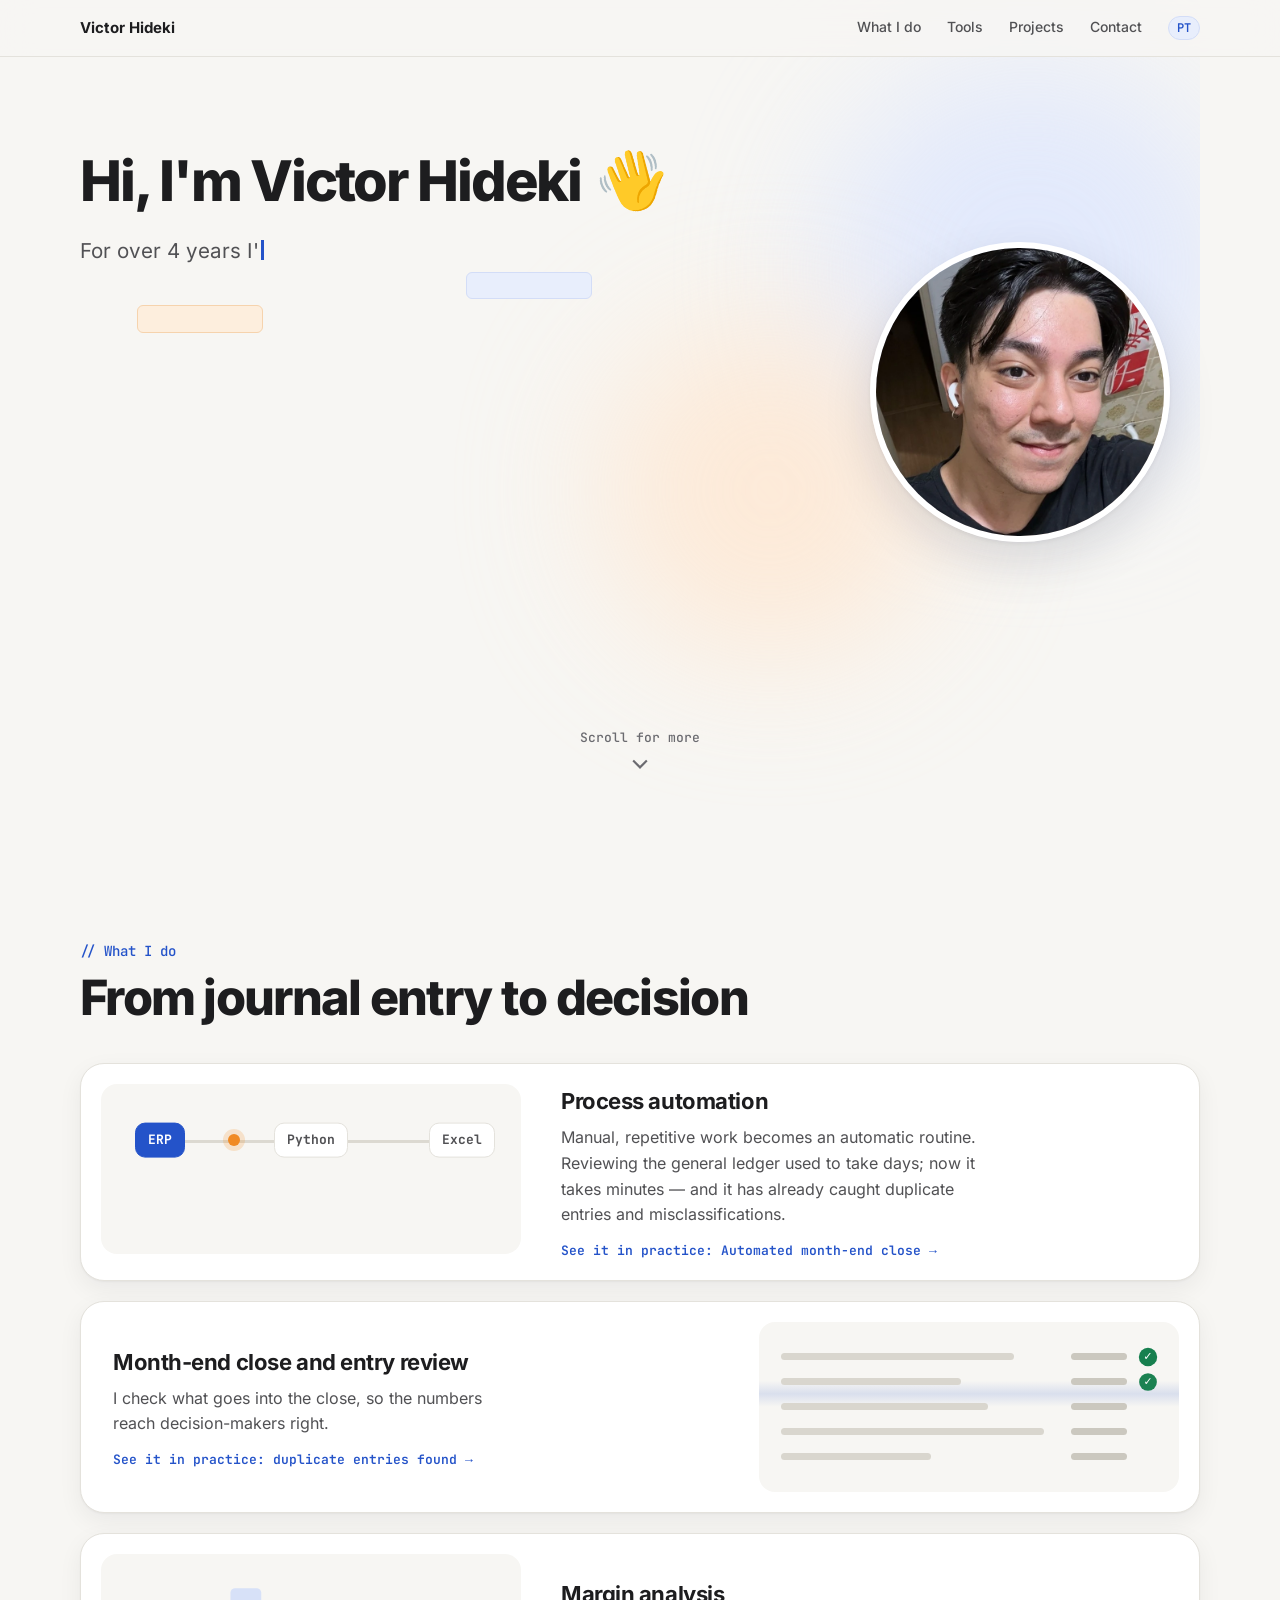
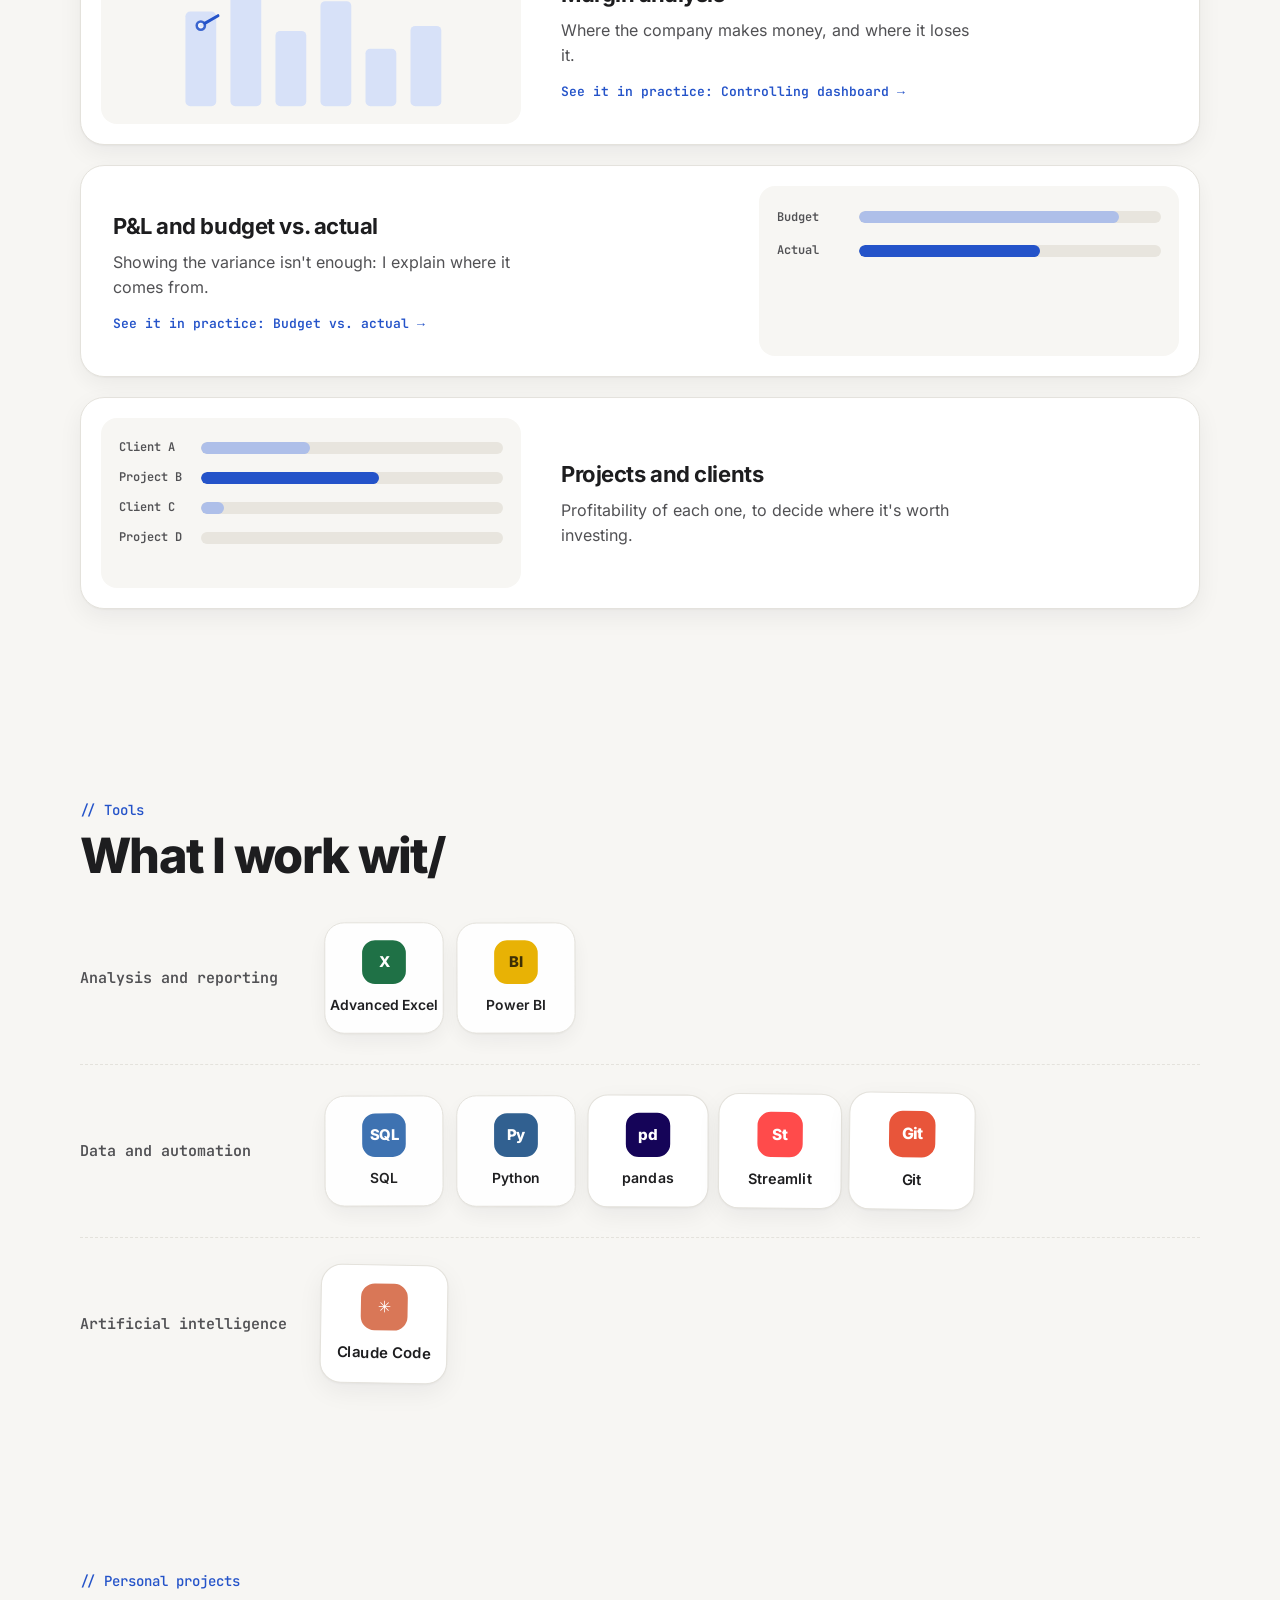
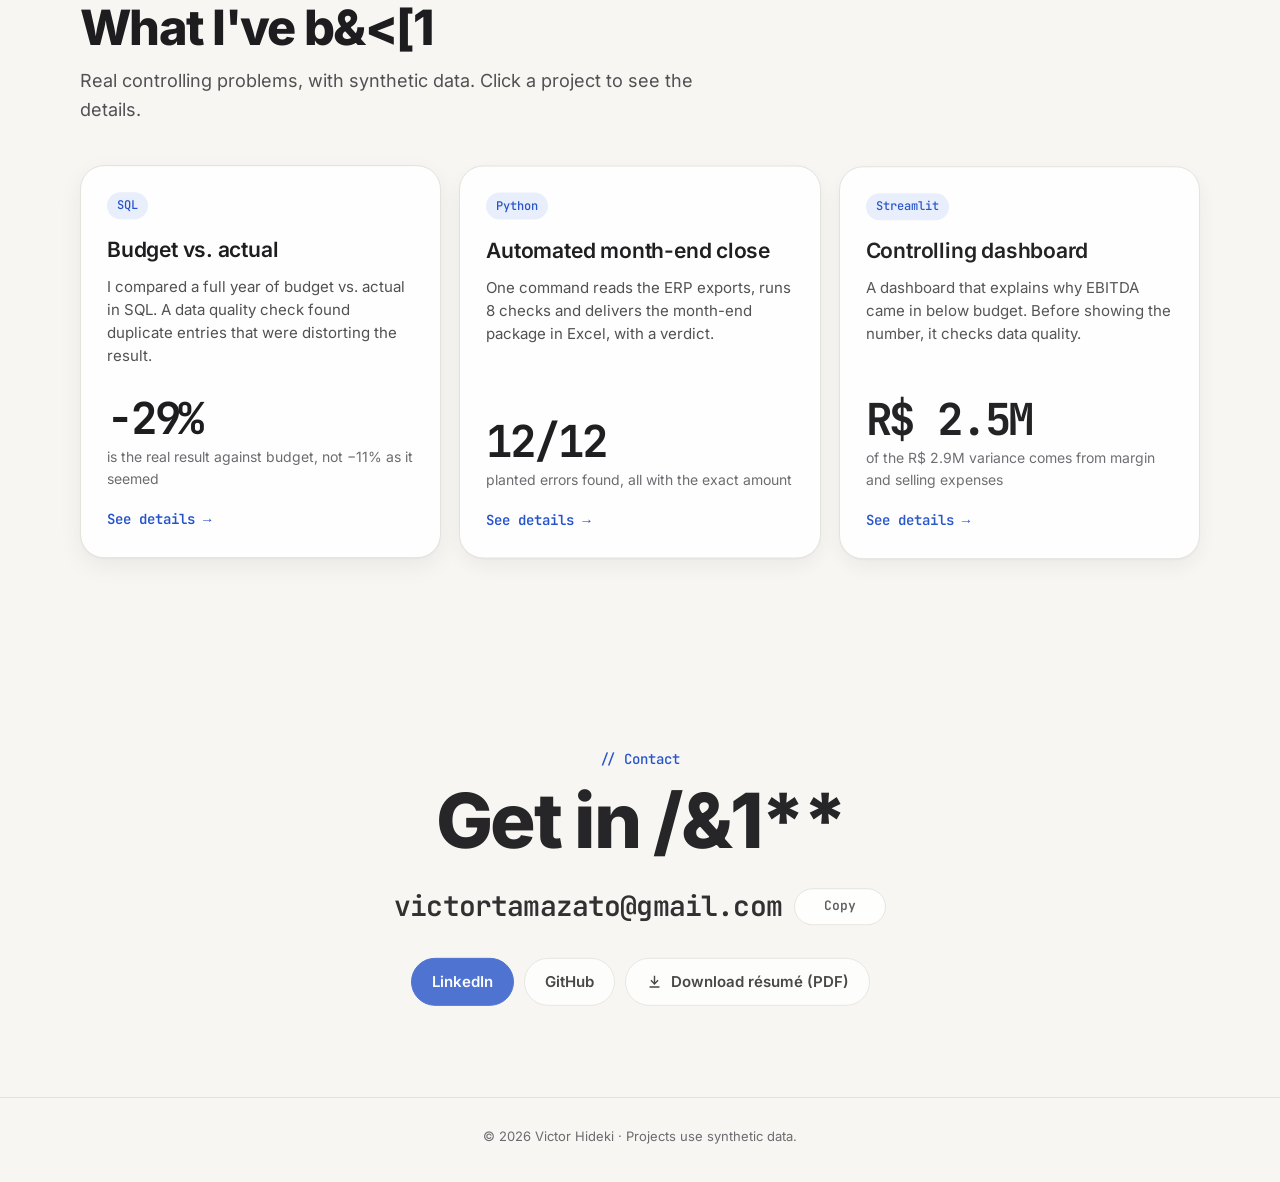
==== en/index.html @ e2fc57d9 "Site pessoal" ====
<!doctype html>
<html lang="en">
<head>
<meta charset="utf-8">
<meta name="viewport" content="width=device-width, initial-scale=1">
<title>Victor Hideki · Financial controlling and automation</title>
<meta name="description" content="Victor Hideki: 4+ years in financial controlling and process automation. What I do, tools and personal projects.">
<meta name="theme-color" content="#f7f6f3">
<link rel="canonical" href="https://hidekiiiiii.github.io/en/">
<link rel="alternate" hreflang="pt-BR" href="https://hidekiiiiii.github.io/">
<link rel="alternate" hreflang="en" href="https://hidekiiiiii.github.io/en/">
<meta property="og:type" content="website">
<meta property="og:locale" content="en_US">
<meta property="og:title" content="Victor Hideki · Financial controlling and automation">
<meta property="og:description" content="4+ years in financial controlling and process automation. See what I do and my projects.">
<meta property="og:url" content="https://hidekiiiiii.github.io/en/">
<meta property="og:image" content="https://hidekiiiiii.github.io/img/previa.png">
<meta property="og:image:width" content="1200">
<meta property="og:image:height" content="630">
<meta name="twitter:card" content="summary_large_image">
<link rel="icon" href="../img/icone.svg" type="image/svg+xml">
<link rel="apple-touch-icon" href="../img/icone-180.png">
<link rel="preload" href="../fontes/inter-latin-wght.woff2" as="font" type="font/woff2" crossorigin>
<link rel="stylesheet" href="../style.css">
<script>
  // Hide what will animate in; if anime.js fails to load within 3 s, show everything static.
  if (!matchMedia('(prefers-reduced-motion: reduce)').matches) {
    document.documentElement.classList.add('js-anima');
    setTimeout(function () { if (!window.__animaOk) document.documentElement.classList.remove('js-anima'); }, 3000);
  }
</script>
</head>
<body>

<a class="pular" href="#o-que-faco">Skip to content</a>

<header class="topo">
  <a class="marca" href="#inicio">Victor Hideki</a>
  <nav class="topo-links" aria-label="Sections">
    <a href="#o-que-faco">What I do</a>
    <a href="#ferramentas">Tools</a>
    <a href="#projetos">Projects</a>
    <a href="#contato">Contact</a>
    <a class="idioma" href="../" hreflang="pt-BR" lang="pt-BR" aria-label="Versão em português">PT</a>
  </nav>
</header>

<main>

  <!-- Intro -->
  <section class="apresentacao" id="inicio">
    <div class="bolhas" aria-hidden="true"><span class="bolha b1"></span><span class="bolha b2"></span></div>

    <div class="apresentacao-texto">
      <h1 class="ola"><span class="ola-texto">Hi, I'm Victor <span class="sem-quebra">Hideki <span class="mao" aria-hidden="true">👋</span></span></span></h1>
      <p class="bio">For over 4 years I've worked in financial controlling and process automation. I believe that with
        <code class="token">technology</code>
        and a bit of
        <span class="sem-quebra"><code class="token quente">creativity</code>,</span>
        ideas become real change.</p>
      <div class="contatos">
        <a class="botao" href="https://www.linkedin.com/in/victor-hideki-tamazato/" target="_blank" rel="noopener">
          <svg viewBox="0 0 24 24" aria-hidden="true"><path d="M4.98 3.5a2.5 2.5 0 1 1 0 5 2.5 2.5 0 0 1 0-5zM3 9.75h4v11H3v-11zm6.5 0h3.8v1.5h.05c.53-1 1.83-2.05 3.77-2.05 4.03 0 4.78 2.65 4.78 6.1v5.45h-4v-4.83c0-1.15-.02-2.63-1.6-2.63-1.6 0-1.85 1.25-1.85 2.55v4.91h-4v-11z"/></svg>
          LinkedIn
        </a>
        <a class="botao botao-2" href="mailto:victortamazato@gmail.com">
          <svg viewBox="0 0 24 24" aria-hidden="true"><path d="M3 5h18a1 1 0 0 1 1 1v12a1 1 0 0 1-1 1H3a1 1 0 0 1-1-1V6a1 1 0 0 1 1-1zm9 7.3L4.2 7H4v.3l8 5.6 8-5.6V7h-.2L12 12.3z"/></svg>
          Email
        </a>
        <a class="botao botao-2" href="https://github.com/Hidekiiiiii" target="_blank" rel="noopener">
          <svg viewBox="0 0 24 24" aria-hidden="true"><path d="M12 2a10 10 0 0 0-3.16 19.49c.5.09.68-.22.68-.48v-1.7c-2.78.6-3.37-1.34-3.37-1.34-.45-1.16-1.11-1.47-1.11-1.47-.91-.62.07-.6.07-.6 1 .07 1.53 1.03 1.53 1.03.9 1.52 2.34 1.08 2.91.83.09-.65.35-1.08.63-1.33-2.22-.25-4.55-1.11-4.55-4.94 0-1.09.39-1.98 1.03-2.68-.1-.25-.45-1.27.1-2.64 0 0 .84-.27 2.75 1.02a9.5 9.5 0 0 1 5 0c1.91-1.29 2.75-1.02 2.75-1.02.55 1.37.2 2.39.1 2.64.64.7 1.03 1.59 1.03 2.68 0 3.84-2.34 4.68-4.57 4.93.36.31.68.92.68 1.85v2.74c0 .27.18.58.69.48A10 10 0 0 0 12 2z"/></svg>
          GitHub
        </a>
      </div>
    </div>

    <div class="retrato">
      <div class="foto"><img src="../img/foto.webp" width="800" height="800" alt="Photo of Victor Hideki"></div>
    </div>

    <ul class="numeros" aria-label="Highlights">
      <li class="num-cartao">
        <strong><span data-contar="4">4</span>+</strong>
        <span class="legenda">years in financial controlling</span>
      </li>
      <li class="num-cartao">
        <strong><span data-contar="3">3</span></strong>
        <span class="legenda">projects published on GitHub</span>
      </li>
      <li class="num-cartao">
        <strong>FIPECAFI</strong>
        <span class="legenda">B.Sc. in Accounting</span>
      </li>
    </ul>

    <a class="seta" href="#o-que-faco">
      <span>Scroll for more</span>
      <svg viewBox="0 0 24 24" aria-hidden="true"><path d="M12 16.5 5 9.5l1.4-1.4 5.6 5.6 5.6-5.6L19 9.5z"/></svg>
    </a>
  </section>

  <!-- What I do -->
  <section class="secao" id="o-que-faco">
    <div class="secao-cabeca">
      <p class="rotulo">// What I do</p>
      <h2 class="embaralha">From journal entry to decision</h2>
    </div>

    <div class="mosaico">
      <article class="bloco largo" data-ilus="auto">
        <div class="ilus ilus-auto" aria-hidden="true">
          <span class="trilha"></span>
          <span class="no" style="--x:14%">ERP</span>
          <span class="no" style="--x:50%">Python</span>
          <span class="no" style="--x:86%">Excel</span>
          <span class="bolinha"></span>
          <span class="pilula">Done in seconds ✓</span>
        </div>
        <h3>Process automation</h3>
        <p>Manual, repetitive work becomes an automatic routine. Reviewing the general ledger used to take days; now it takes minutes — and it has already caught duplicate entries and misclassifications.</p>
        <a class="na-pratica" href="#projeto-python">See it in practice: Automated month-end close →</a>
      </article>

      <article class="bloco" data-ilus="conf">
        <div class="ilus ilus-conf" aria-hidden="true">
          <div class="scan"></div>
          <div class="lanc"><span class="l-desc" style="--w:62%"></span><span class="l-valor"></span><span class="l-ok">✓</span></div>
          <div class="lanc"><span class="l-desc" style="--w:48%"></span><span class="l-valor"></span><span class="l-ok">✓</span></div>
          <div class="lanc dup"><span class="l-desc" style="--w:55%"></span><span class="l-valor"></span><span class="l-ok">!</span><span class="dup-tag">duplicate</span></div>
          <div class="lanc"><span class="l-desc" style="--w:70%"></span><span class="l-valor"></span><span class="l-ok">✓</span></div>
          <div class="lanc"><span class="l-desc" style="--w:40%"></span><span class="l-valor"></span><span class="l-ok">✓</span></div>
        </div>
        <h3>Month-end close and entry review</h3>
        <p>I check what goes into the close, so the numbers reach decision-makers right.</p>
        <a class="na-pratica" href="#projeto-sql">See it in practice: duplicate entries found →</a>
      </article>

      <article class="bloco" data-ilus="margem">
        <div class="ilus ilus-margem" aria-hidden="true">
          <svg viewBox="0 0 240 130">
            <g class="barras">
              <rect x="14" y="40" width="26" height="80" rx="4"/>
              <rect x="52" y="20" width="26" height="100" rx="4"/>
              <rect x="90" y="56" width="26" height="64" rx="4"/>
              <rect x="128" y="30" width="26" height="90" rx="4"/>
              <rect x="166" y="70" width="26" height="50" rx="4"/>
              <rect x="204" y="48" width="26" height="72" rx="4"/>
            </g>
            <polyline class="linha-margem" points="27,52 65,30 103,78 141,44 179,100 217,64"/>
            <g class="pontos">
              <circle cx="27" cy="52" r="4"/><circle cx="65" cy="30" r="4"/><circle cx="103" cy="78" r="4"/>
              <circle cx="141" cy="44" r="4"/><circle cx="179" cy="100" r="4" class="ruim"/><circle cx="217" cy="64" r="4"/>
            </g>
          </svg>
        </div>
        <h3>Margin analysis</h3>
        <p>Where the company makes money, and where it loses it.</p>
        <a class="na-pratica" href="#projeto-streamlit">See it in practice: Controlling dashboard →</a>
      </article>

      <article class="bloco" data-ilus="orc">
        <div class="ilus ilus-orc" aria-hidden="true">
          <div class="linha-orc"><span class="r">Budget</span><span class="trilho"><span class="enche" style="--p:88%"></span></span></div>
          <div class="linha-orc"><span class="r">Actual</span><span class="trilho"><span class="enche real" style="--p:66%"></span></span></div>
          <span class="pilula">Variance explained ✓</span>
        </div>
        <h3>P&amp;L and budget vs. actual</h3>
        <p>Showing the variance isn't enough: I explain where it comes from.</p>
        <a class="na-pratica" href="#projeto-sql">See it in practice: Budget vs. actual →</a>
      </article>

      <article class="bloco" data-ilus="rank">
        <div class="ilus ilus-rank" aria-hidden="true">
          <div class="rank" style="--i:0" data-w="42"><span class="r">Client A</span><span class="trilho"><span class="enche" style="--p:42%"></span></span></div>
          <div class="rank" style="--i:1" data-w="90"><span class="r">Project B</span><span class="trilho"><span class="enche" style="--p:90%"></span></span></div>
          <div class="rank" style="--i:2" data-w="60"><span class="r">Client C</span><span class="trilho"><span class="enche" style="--p:60%"></span></span></div>
          <div class="rank" style="--i:3" data-w="76"><span class="r">Project D</span><span class="trilho"><span class="enche" style="--p:76%"></span></span></div>
        </div>
        <h3>Projects and clients</h3>
        <p>Profitability of each one, to decide where it's worth investing.</p>
      </article>
    </div>
  </section>

  <!-- Tools -->
  <section class="secao" id="ferramentas">
    <div class="secao-cabeca">
      <p class="rotulo">// Tools</p>
      <h2 class="embaralha">What I work with</h2>
    </div>
    <div class="grupos">
      <div class="grupo">
        <p class="grupo-nome">Analysis and reporting</p>
        <ul class="ferr">
          <li><span class="ico" style="--c:#1d7044">X</span>Advanced Excel</li>
          <li><span class="ico" style="--c:#e8b100;--t:#3a2c00">BI</span>Power BI</li>
        </ul>
      </div>
      <div class="grupo">
        <p class="grupo-nome">Data and automation</p>
        <ul class="ferr">
          <li><span class="ico" style="--c:#3a6fb0">SQL</span>SQL</li>
          <li><span class="ico" style="--c:#2f5f8f">Py</span>Python</li>
          <li><span class="ico" style="--c:#150458">pd</span>pandas</li>
          <li><span class="ico" style="--c:#ff4b4b">St</span>Streamlit</li>
          <li><span class="ico" style="--c:#e8553a">Git</span>Git</li>
        </ul>
      </div>
      <div class="grupo">
        <p class="grupo-nome">Artificial intelligence</p>
        <ul class="ferr">
          <li><span class="ico" style="--c:#d97757">✳</span>Claude Code</li>
        </ul>
      </div>
    </div>
  </section>

  <!-- Personal projects -->
  <section class="secao" id="projetos">
    <div class="secao-cabeca">
      <p class="rotulo">// Personal projects</p>
      <h2 class="embaralha">What I've built</h2>
      <p class="sub">Real controlling problems, with synthetic data. Click a project to see the details.</p>
    </div>

    <div class="cartoes">
      <article class="cartao" id="projeto-sql" tabindex="0" role="button" aria-haspopup="dialog">
        <span class="tag">SQL</span>
        <span class="titulo">Budget vs. actual</span>
        <span class="desc">I compared a full year of budget vs. actual in SQL. A data quality check found duplicate entries that were distorting the result.</span>
        <span class="numero">−<span data-contar="30">30</span>%</span>
        <span class="resumo">is the real result against budget, not −11% as it seemed</span>
        <span class="abrir">See details →</span>
        <div class="detalhe">
          <dl>
            <dt>Problem</dt><dd>Pre-tax income looked 11.1% below budget.</dd>
            <dt>What I did</dt><dd>11 SQLite queries: budget vs. actual by account, cost center and month, plus a data quality check.</dd>
            <dt>Result</dt><dd>3 duplicate entries (R$ 177.2k). Without them, the year closes 30.0% below budget.</dd>
            <dt>Tools</dt><dd>SQLite · CTEs · window functions</dd>
          </dl>
          <a class="link" href="https://github.com/Hidekiiiiii/orcado-vs-realizado-sql" target="_blank" rel="noopener">See on GitHub (in Portuguese) →</a>
        </div>
      </article>

      <article class="cartao" id="projeto-python" tabindex="0" role="button" aria-haspopup="dialog">
        <span class="tag">Python</span>
        <span class="titulo">Automated month-end close</span>
        <span class="desc">One command reads the ERP exports, runs 8 checks and delivers the month-end package in Excel, with a verdict.</span>
        <span class="numero"><span data-contar="12">12</span>/12</span>
        <span class="resumo">planted errors found, all with the exact amount</span>
        <span class="abrir">See details →</span>
        <div class="detalhe">
          <dl>
            <dt>Problem</dt><dd>Checking the close in Excel takes hours and lets errors slip through.</dd>
            <dt>What I did</dt><dd>One command reads 6 ERP exports, runs 8 checks and proposes 4 adjustments.</dd>
            <dt>Result</dt><dd>An Excel package with a verdict. All 12 planted errors show up with the exact amount, verified by 26 tests.</dd>
            <dt>Tools</dt><dd>Python · pandas · xlsxwriter</dd>
          </dl>
          <a class="link" href="https://github.com/Hidekiiiiii/fechamento-mensal-python" target="_blank" rel="noopener">See on GitHub (in Portuguese) →</a>
        </div>
      </article>

      <article class="cartao" id="projeto-streamlit" tabindex="0" role="button" aria-haspopup="dialog">
        <span class="tag">Streamlit</span>
        <span class="titulo">Controlling dashboard</span>
        <span class="desc">A dashboard that explains why EBITDA came in below budget. Before showing the number, it checks data quality.</span>
        <span class="numero">R$ <span data-contar="2.6" data-casas="1" data-sep=".">2.6</span>M</span>
        <span class="resumo">of the R$ 2.9M variance comes from margin and selling expenses</span>
        <span class="abrir">See details →</span>
        <div class="detalhe">
          <img src="../img/painel-resumo.jpg" width="800" height="499" alt="Dashboard screen: EBITDA of R$ 2.2M, 57% below budget">
          <dl>
            <dt>Problem</dt><dd>Explain why EBITDA deviated from budget, and who owns the variance.</dd>
            <dt>What I did</dt><dd>A dashboard that checks data quality before showing the number.</dd>
            <dt>Result</dt><dd>EBITDA 57% below budget: margin and selling expenses explain R$ 2.6M of the R$ 2.9M.</dd>
            <dt>Tools</dt><dd>Python · Streamlit · Plotly</dd>
          </dl>
          <a class="link" href="https://github.com/Hidekiiiiii/painel-controladoria-streamlit" target="_blank" rel="noopener">See on GitHub (in Portuguese) →</a>
        </div>
      </article>
    </div>
  </section>

  <!-- Contact -->
  <section class="secao contato" id="contato">
    <p class="rotulo">// Contact</p>
    <h2 class="embaralha">Get in touch</h2>
    <div class="email-linha">
      <a class="email" href="mailto:victortamazato@gmail.com">victortamazato@gmail.com</a>
      <button class="copiar" type="button" data-ok="Copied ✓" data-erro="Copy it manually">Copy</button>
    </div>
    <div class="contatos centro">
      <a class="botao" href="https://www.linkedin.com/in/victor-hideki-tamazato/" target="_blank" rel="noopener">LinkedIn</a>
      <a class="botao botao-2" href="https://github.com/Hidekiiiiii" target="_blank" rel="noopener">GitHub</a>
      <!-- Shown only when cv.pdf exists in this folder -->
      <a class="botao botao-2 curriculo" href="cv.pdf" download hidden>
        <svg viewBox="0 0 24 24" aria-hidden="true"><path d="M11 4h2v9.2l3.3-3.3 1.4 1.4L12 17l-5.7-5.7 1.4-1.4 3.3 3.3V4zM5 19h14v2H5z"/></svg>
        Download résumé (PDF)
      </a>
    </div>
  </section>

</main>

<footer class="rodape">© 2026 Victor Hideki · Projects use synthetic data.</footer>

<dialog class="modal" aria-label="Project details"></dialog>

<script type="module" src="../main.js"></script>
</body>
</html>
---- style.css ----
/* Fontes servidas junto com o site (Inter e JetBrains Mono, OFL; subconjunto latino, peso variável) */
@font-face {
  font-family: "Inter";
  src: url("fontes/inter-latin-wght.woff2") format("woff2");
  font-weight: 100 900; font-style: normal; font-display: swap;
}
@font-face {
  font-family: "JetBrains Mono";
  src: url("fontes/jetbrains-mono-latin-wght.woff2") format("woff2");
  font-weight: 100 800; font-style: normal; font-display: swap;
}

:root {
  --fundo: #f7f6f3;
  --fundo-2: #efede8;
  --cartao: #ffffff;
  --texto: #1d1d1f;
  --texto-2: #515154;
  --texto-3: #6b6b70; /* contraste ≥ 4,5:1 no fundo e no branco */
  --linha: #e4e2dc;
  --acento: #2453c9;
  --acento-claro: #e8eefc;
  --quente: #f08a24;
  --quente-claro: #fdeedd;
  --verde: #17804f;
  --sombra: 0 1px 2px rgba(20, 20, 30, .04), 0 8px 24px rgba(20, 20, 30, .06);
  --sombra-forte: 0 2px 4px rgba(20, 20, 30, .06), 0 20px 50px rgba(20, 20, 30, .12);
  --margem: 6vw;
  --largura: 1120px;
  --mono: "JetBrains Mono", ui-monospace, Consolas, monospace;
}

* { box-sizing: border-box; }
html { scroll-behavior: smooth; scroll-padding-top: 72px; overflow-x: clip; }

body {
  margin: 0;
  background: var(--fundo);
  color: var(--texto);
  font: 400 17px/1.6 Inter, -apple-system, "Segoe UI", system-ui, sans-serif;
  -webkit-font-smoothing: antialiased;
  overflow-x: hidden;
}

a { color: inherit; }

/* Foco visível para quem navega pelo teclado */
:focus-visible { outline: 2px solid var(--acento); outline-offset: 3px; border-radius: 6px; }
.botao:focus-visible, .copiar:focus-visible { border-radius: 999px; }
.pular {
  position: absolute; left: 16px; top: -60px; z-index: 20;
  padding: 10px 16px; border-radius: 10px;
  background: var(--acento); color: #fff; font-weight: 600; text-decoration: none;
}
.pular:focus { top: 12px; }

/* Topo */
.topo {
  position: fixed; top: 0; left: 0; right: 0; z-index: 10;
  display: flex; justify-content: space-between; align-items: center;
  padding: 16px max(var(--margem), calc((100vw - var(--largura)) / 2));
  background: rgba(247, 246, 243, .82);
  -webkit-backdrop-filter: saturate(180%) blur(16px);
  backdrop-filter: saturate(180%) blur(16px);
  border-bottom: 1px solid var(--linha);
}
.marca { font-weight: 700; text-decoration: none; font-size: 15px; }
.topo-links { display: flex; gap: 26px; }
.topo-links a { color: var(--texto-2); text-decoration: none; font-size: 14px; font-weight: 500; transition: color .2s; }
.topo-links a:hover { color: var(--acento); }

/* Botões */
.contatos { display: flex; gap: 10px; flex-wrap: wrap; }
.contatos.centro { justify-content: center; }
.botao {
  display: inline-flex; align-items: center; gap: 8px;
  padding: 11px 20px;
  border-radius: 999px;
  background: var(--acento);
  color: #fff;
  border: 1px solid var(--acento);
  text-decoration: none;
  font: inherit; font-weight: 600; font-size: 15px;
  cursor: pointer;
  transition: transform .2s, box-shadow .2s, background .2s;
}
.botao svg { width: 17px; height: 17px; fill: currentColor; }
.botao:hover { transform: translateY(-2px); box-shadow: var(--sombra); }
.botao-2 { background: var(--cartao); color: var(--texto); border-color: var(--linha); }

/* ---------- Apresentação ---------- */
.apresentacao {
  position: relative;
  max-width: var(--largura);
  margin: 0 auto;
  min-height: 94vh;
  padding: 120px var(--margem) 36px;
  display: grid;
  grid-template-columns: 1fr 360px;
  grid-template-areas:
    "texto retrato"
    "fatos retrato"
    "seta seta";
  align-items: center;
  column-gap: 56px;
  row-gap: 32px;
}
@media (min-width: 1240px) { .apresentacao { padding-left: 0; padding-right: 0; } }

.bolhas { position: absolute; inset: 0 0 0 calc(-1 * var(--margem)); z-index: -1; pointer-events: none; overflow: hidden; }
.sem-quebra { white-space: nowrap; }
.bolha { position: absolute; border-radius: 50%; filter: blur(70px); opacity: .75; }
.b1 { width: 420px; height: 420px; background: #dbe5ff; top: 60px; right: -40px; }
.b2 { width: 340px; height: 340px; background: #ffe6cf; top: 320px; right: 260px; }

.apresentacao-texto { grid-area: texto; }
.ola {
  margin: 0 0 24px;
  font-size: clamp(36px, 4.4vw, 56px);
  line-height: 1.02;
  letter-spacing: -0.04em;
  font-weight: 800;
}
.mao { display: inline-block; transform-origin: 70% 80%; cursor: default; }
.bio { margin: 0 0 32px; font-size: clamp(18px, 1.6vw, 21px); line-height: 1.65; color: var(--texto-2); max-width: 600px; }

/* Termos da bio como trechos de código */
.token {
  display: inline-block;
  font: 600 .88em/1.3 var(--mono);
  color: var(--acento);
  background: var(--acento-claro);
  border: 1px solid #d3ddf7;
  border-radius: 6px;
  padding: 1px 7px;
  white-space: nowrap;
  cursor: default;
}
.token.quente { color: #b35c00; background: var(--quente-claro); border-color: #f6d3ad; }

/* Retrato */
.retrato { grid-area: retrato; position: relative; width: 340px; height: 340px; justify-self: center; }
.foto {
  position: absolute; inset: 20px;
  border-radius: 50%;
  border: 6px solid var(--cartao);
  overflow: hidden;
  background: linear-gradient(135deg, #cfdcfb, #fbe7d3);
  box-shadow: var(--sombra-forte);
  display: flex; align-items: center; justify-content: center;
}
.foto img { width: 100%; height: 100%; object-fit: cover; object-position: 55% 40%; transform: scale(1.12); }
.iniciais { font-size: 92px; font-weight: 800; letter-spacing: -0.05em; color: var(--acento); opacity: .5; }

/* Destaques: cartões que viram em 3D ao entrar e inclinam seguindo o mouse */
.numeros {
  grid-area: fatos;
  align-self: start;
  max-width: 600px;
  list-style: none; margin: 0; padding: 0;
  display: grid; grid-template-columns: repeat(3, 1fr); gap: 12px;
  perspective: 900px;
}
.num-cartao {
  --mx: 50%; --my: 50%; --brilho: 0;
  position: relative;
  display: flex; flex-direction: column; justify-content: flex-end;
  min-height: 118px;
  padding: 18px 18px 16px;
  background: var(--cartao);
  border: 1px solid var(--linha);
  border-radius: 18px;
  box-shadow: var(--sombra);
  cursor: default;
  overflow: hidden;
  transform-origin: 50% 100%;
  transform-style: preserve-3d;
  will-change: transform;
}
/* Faixa de cor no topo e reflexo de luz que segue o mouse */
.num-cartao::before {
  content: ""; position: absolute; left: 0; right: 0; top: 0; height: 4px;
  background: linear-gradient(90deg, var(--acento), #6f8ff0 55%, var(--quente));
}
.num-cartao::after {
  content: ""; position: absolute; inset: 0; pointer-events: none;
  background: radial-gradient(220px circle at var(--mx) var(--my), rgba(36, 83, 201, .12), transparent 70%);
  opacity: var(--brilho);
  transition: opacity .3s;
}
.num-cartao { container-type: inline-size; }
/* O número encolhe com o cartão para "FIPECAFI" caber em qualquer largura. */
.num-cartao strong { font: 700 min(34px, 19cqi)/1.05 var(--mono); letter-spacing: -0.05em; }
.num-cartao .legenda { margin-top: 6px; font-size: 14px; color: var(--texto-3); line-height: 1.35; }

.seta {
  grid-area: seta;
  justify-self: center;
  display: flex; flex-direction: column; align-items: center; gap: 2px;
  color: var(--texto-3); text-decoration: none; font-size: 13px; font-weight: 500;
}
.seta svg { width: 26px; height: 26px; fill: currentColor; }
.seta:hover { color: var(--acento); }

/* ---------- Seções ---------- */
.secao { max-width: var(--largura); margin: 0 auto; padding: 96px var(--margem); }
@media (min-width: 1240px) { .secao { padding-left: 0; padding-right: 0; } }
.secao-cabeca { margin-bottom: 40px; }
.rotulo { margin: 0 0 10px; color: var(--acento); font: 500 14px/1.4 var(--mono); }
h2 { margin: 0 0 14px; font-size: clamp(32px, 3.8vw, 50px); line-height: 1.06; letter-spacing: -0.035em; font-weight: 800; }
.sub { margin: 0; color: var(--texto-2); font-size: 18px; max-width: 620px; }

/* ---------- O que faço: um bloco abaixo do outro ----------
   Ilustração de um lado e texto do outro, alternando o lado a cada bloco. */
.mosaico { display: grid; grid-template-columns: 1fr; gap: 20px; }
.bloco {
  display: grid;
  grid-template-columns: 420px 1fr;
  grid-template-rows: 1fr auto auto auto 1fr;
  column-gap: 40px;
  background: var(--cartao);
  border: 1px solid var(--linha);
  border-radius: 24px;
  padding: 20px;
  box-shadow: var(--sombra);
  transition: transform .25s, box-shadow .25s;
}
.bloco:hover { transform: translateY(-3px); box-shadow: var(--sombra-forte); }
.bloco > .ilus { grid-column: 1; grid-row: 1 / -1; height: 170px; }
.bloco > h3 { grid-column: 2; grid-row: 2; }
.bloco > p { grid-column: 2; grid-row: 3; }
.bloco > .na-pratica { grid-column: 2; grid-row: 4; justify-self: start; }
.bloco:nth-child(even) { grid-template-columns: 1fr 420px; }
.bloco:nth-child(even) > .ilus { grid-column: 2; }
.bloco:nth-child(even) > h3,
.bloco:nth-child(even) > p,
.bloco:nth-child(even) > .na-pratica { grid-column: 1; padding-left: 12px; }
.bloco h3 { margin: 0 0 6px; font-size: 22px; letter-spacing: -0.02em; }
.bloco p { margin: 0; color: var(--texto-2); font-size: 16px; max-width: 420px; }
.ilus {
  position: relative;
  height: 150px;
  border-radius: 16px;
  background: var(--fundo);
  overflow: hidden;
}

/* Conferência */
.ilus-conf { padding: 14px 18px; display: grid; gap: 7px; align-content: center; }
.lanc { position: relative; display: flex; align-items: center; gap: 12px; height: 18px; border-radius: 6px; padding: 0 4px; }
.l-desc { height: 7px; width: var(--w); border-radius: 4px; background: #d9d6ce; }
.l-valor { margin-left: auto; height: 7px; width: 56px; border-radius: 4px; background: #cbc8bf; }
.l-ok {
  width: 18px; height: 18px; border-radius: 50%; flex: none;
  display: grid; place-items: center;
  background: var(--verde); color: #fff; font-size: 11px; font-weight: 700;
}
.lanc.dup .l-ok { background: var(--quente); }
.lanc.dup.marcado { background: var(--quente-claro); }
.dup-tag {
  position: absolute; right: 32px; top: -1px;
  font-size: 11px; font-weight: 700; color: #b35c00;
  background: #fff; border: 1px solid #f6c99a; border-radius: 999px; padding: 0 8px; line-height: 18px;
}
.scan {
  position: absolute; left: 0; right: 0; top: 0; height: 26px;
  background: linear-gradient(180deg, transparent, rgba(36, 83, 201, .14), transparent);
  opacity: 0;
}

/* Margem */
.ilus-margem svg { width: 100%; height: 100%; padding: 10px 12px 6px; }
.ilus-margem rect { fill: #d7e1f8; transform-box: fill-box; transform-origin: 50% 100%; }
.linha-margem { fill: none; stroke: var(--acento); stroke-width: 2.5; stroke-linejoin: round; stroke-linecap: round; }
.pontos circle { fill: #fff; stroke: var(--acento); stroke-width: 2.5; transform-box: fill-box; transform-origin: center; }
.pontos circle.ruim { stroke: var(--quente); fill: var(--quente); }

/* Barras horizontais (orçado e ranking) */
.trilho { flex: 1; height: 12px; border-radius: 6px; background: #e8e5de; overflow: hidden; }
.enche { display: block; height: 100%; width: var(--p); border-radius: 6px; background: #aebfe9; }
.enche.real { background: var(--acento); }
.r { width: 72px; flex: none; font-size: 12px; font-weight: 600; color: var(--texto-2); }

.ilus-orc { padding: 22px 18px; display: grid; gap: 14px; align-content: start; }
.linha-orc { display: flex; align-items: center; gap: 10px; }
.pilula {
  position: absolute; left: 0; right: 0; bottom: 14px; margin: 0 auto; width: max-content;
  white-space: nowrap;
  font-size: 12px; font-weight: 700; color: var(--verde);
  background: #fff; border: 1px solid #bfe5d1; border-radius: 999px; padding: 4px 12px;
}

.ilus-rank { padding: 0 18px; }
.rank {
  position: absolute; left: 18px; right: 18px;
  top: calc(18px + var(--i) * 30px);
  display: flex; align-items: center; gap: 10px; height: 24px;
}
.rank .enche { background: var(--acento); }
.rank:nth-child(1) .enche, .rank:nth-child(3) .enche { background: #aebfe9; }

/* Automação */
.ilus-auto .trilha { position: absolute; left: 14%; right: 14%; top: 56px; height: 3px; border-radius: 2px; background: #dcd9d1; }
.ilus-auto .no {
  position: absolute; left: var(--x); top: 56px; transform: translate(-50%, -50%);
  padding: 6px 12px; border-radius: 10px;
  background: #fff; border: 1px solid var(--linha);
  font-size: 13px; font-weight: 700; color: var(--texto-2);
  transition: background .3s, color .3s, border-color .3s;
}
.ilus-auto .no.aceso { background: var(--acento); border-color: var(--acento); color: #fff; }
.ilus-auto .bolinha {
  position: absolute; left: 14%; top: 56px; width: 12px; height: 12px; margin: -6px 0 0 -6px;
  border-radius: 50%; background: var(--quente); box-shadow: 0 0 0 5px rgba(240, 138, 36, .2);
  opacity: 0;
}

/* ---------- Ferramentas ---------- */
.grupos { display: grid; gap: 30px; }
.grupo { display: grid; grid-template-columns: 220px 1fr; align-items: center; gap: 24px; }
.grupo + .grupo { padding-top: 30px; border-top: 1px dashed var(--linha); }
.grupo-nome { margin: 0; color: var(--texto-2); font-size: 15px; font-weight: 600; }
.ferr { list-style: none; margin: 0; padding: 0; display: flex; flex-wrap: wrap; gap: 12px; }
.ferr li {
  display: flex; flex-direction: column; align-items: center; justify-content: center; gap: 10px;
  width: 120px; height: 112px;
  background: var(--cartao); border: 1px solid var(--linha); border-radius: 20px;
  box-shadow: var(--sombra);
  font-size: 14px; font-weight: 600; text-align: center;
  cursor: default;
}
.ico {
  display: grid; place-items: center;
  width: 44px; height: 44px; border-radius: 13px;
  background: var(--c); color: var(--t, #fff);
  font-size: 15px; font-weight: 800; letter-spacing: -0.02em;
}

/* ---------- Projetos ---------- */
.cartoes { display: grid; grid-template-columns: repeat(3, 1fr); gap: 18px; }
.cartao {
  display: flex; flex-direction: column; align-items: flex-start;
  text-align: left;
  padding: 26px;
  min-height: 330px;
  border-radius: 24px;
  background: var(--cartao);
  border: 1px solid var(--linha);
  box-shadow: var(--sombra);
  color: var(--texto);
  cursor: pointer;
  transition: transform .25s, box-shadow .25s, border-color .25s;
}
.cartao:hover, .cartao:focus-visible { transform: translateY(-4px); box-shadow: var(--sombra-forte); border-color: #d3d0c8; outline: none; }
.cartao:hover .abrir { letter-spacing: .02em; }
.cartao.aberto { visibility: hidden; }
.tag {
  font-size: 12px; font-weight: 600; color: var(--acento);
  background: var(--acento-claro); padding: 4px 10px; border-radius: 999px;
}
.titulo { margin-top: 14px; font-size: 21px; font-weight: 600; letter-spacing: -0.01em; }
.numero { margin: auto 0 6px; padding-top: 36px; font-size: 56px; font-weight: 800; letter-spacing: -0.045em; line-height: 1; }
.resumo { font-size: 15px; color: var(--texto-2); }
.abrir { margin-top: 18px; font-size: 14px; font-weight: 600; color: var(--acento); transition: letter-spacing .25s; }
.cartao .detalhe { display: none; }

/* Modal (createLayout) */
.modal {
  --overlay-alpha: 0;
  border: 0; padding: 0; margin: auto;
  background: transparent;
  width: min(720px, calc(100vw - 32px));
  max-height: calc(100vh - 48px);
  overflow: visible;
}
.modal[open] { --overlay-alpha: .45; }
.modal::backdrop { background: rgba(20, 20, 25, var(--overlay-alpha)); -webkit-backdrop-filter: blur(4px); backdrop-filter: blur(4px); }
.modal .cartao {
  width: 100%; min-height: 0; cursor: default; transform: none;
  max-height: calc(100vh - 48px); overflow-y: auto;
  box-shadow: var(--sombra-forte);
}
.modal .abrir { display: none; }
.modal .detalhe { display: block; width: 100%; margin-top: 24px; padding-top: 22px; border-top: 1px solid var(--linha); }
.detalhe img { width: 100%; height: auto; border-radius: 12px; border: 1px solid var(--linha); margin-bottom: 20px; display: block; }
.detalhe dl { margin: 0 0 22px; display: grid; grid-template-columns: 120px 1fr; gap: 12px 20px; }
.detalhe dt { color: var(--texto-3); font-size: 14px; padding-top: 2px; }
.detalhe dd { margin: 0; color: var(--texto-2); }
.link { color: var(--acento); text-decoration: none; font-weight: 600; }
.link:hover { text-decoration: underline; }
.fechar {
  position: absolute; top: 14px; right: 14px;
  width: 36px; height: 36px; border-radius: 50%;
  border: 0; background: var(--fundo-2); color: var(--texto);
  font-size: 20px; line-height: 1; cursor: pointer;
}

/* ---------- Contato ---------- */
.contato { text-align: center; }
.contato h2 { font-size: clamp(40px, 6vw, 76px); margin-bottom: 22px; }
.email-linha { display: inline-flex; align-items: center; gap: 12px; flex-wrap: wrap; justify-content: center; margin-bottom: 26px; }
.email {
  font-size: clamp(18px, 2.4vw, 28px); font-weight: 600; letter-spacing: -0.02em;
  text-decoration: none;
  background: linear-gradient(var(--acento), var(--acento)) 0 100% / 0 2px no-repeat;
  transition: background-size .35s;
}
.email:hover { background-size: 100% 2px; }
.copiar {
  font: inherit; font-size: 13px; font-weight: 600;
  padding: 7px 14px; border-radius: 999px;
  border: 1px solid var(--linha); background: var(--cartao); color: var(--texto-2);
  cursor: pointer; min-width: 92px;
}
.copiar.ok { color: var(--verde); border-color: #bfe5d1; }

.rodape { text-align: center; color: var(--texto-3); font-size: 13px; padding: 28px 16px 36px; border-top: 1px solid var(--linha); }

/* ---------- Estados iniciais das entradas animadas ---------- */
.js-anima .ola,
.js-anima .prompt,
.js-anima .mao,
.js-anima .bio,
.js-anima .apresentacao .contatos,
.js-anima .foto,
.js-anima .num-cartao,
.js-anima .seta,
.js-anima .secao-cabeca,
.js-anima .bloco,
.js-anima .grupo-nome,
.js-anima .ferr li,
.js-anima .cartoes .cartao,
.js-anima .contato > *,
.js-anima .l-ok,
.js-anima .dup-tag,
.js-anima .pontos circle,
.js-anima .linha-margem,
.js-anima .pilula { opacity: 0; }
.js-anima .ilus-margem rect { transform: scaleY(0); }
.js-anima .enche { width: 0; }

/* ---------- Celular ---------- */
@media (max-width: 860px) {
  :root { --margem: 20px; }
  body { font-size: 16px; }
  .topo-links { gap: 14px; }
  .topo-links a { font-size: 13px; }
  .topo-links a[href="#ferramentas"] { display: none; }
  .apresentacao {
    grid-template-columns: 1fr;
    grid-template-areas: "retrato" "texto" "fatos" "seta";
    padding-top: 96px; row-gap: 28px; min-height: 0;
  }
  .retrato { width: 200px; height: 200px; }
  .foto { inset: 12px; }
  .iniciais { font-size: 54px; }
  .b1 { width: 300px; height: 300px; right: -120px; top: 40px; }
  .b2 { display: none; }
  .numeros { gap: 8px; }
  .num-cartao { padding: 14px 10px 12px; border-radius: 14px; min-height: 96px; }
  .num-cartao strong { font-size: 17px; letter-spacing: -0.06em; }
  .num-cartao .legenda { font-size: 12px; }
  .secao { padding: 64px var(--margem); }
  .bloco, .bloco:nth-child(even) { display: block; padding: 20px 20px 22px; }
  .bloco > .ilus { height: 150px; }
  .bloco:nth-child(even) > h3,
  .bloco:nth-child(even) > p,
  .bloco:nth-child(even) > .na-pratica { padding-left: 0; }
  .bloco h3 { margin: 18px 0 4px; font-size: 19px; }
  .bloco p { font-size: 15px; }
  .grupo { grid-template-columns: 1fr; gap: 12px; }
  .ferr li { width: calc(33.33% - 8px); height: 100px; font-size: 13px; }
  .cartoes { grid-template-columns: 1fr; }
  .cartao { min-height: 0; }
  .detalhe dl { grid-template-columns: 1fr; gap: 2px; }
  .detalhe dd { margin-bottom: 12px; }
}

@media (prefers-reduced-motion: reduce) {
  html { scroll-behavior: auto; }
  .botao, .cartao, .bloco { transition: none; }
}

/* ---------- Tipografia de código ---------- */
.prompt { margin: 0 0 14px; font: 500 15px/1 var(--mono); color: var(--texto-3); }
.cifrao { color: var(--verde); }
.comando { color: var(--texto); }
.cursor { display: inline-block; width: 9px; height: 17px; margin-left: 3px; vertical-align: -3px; background: var(--acento); animation: piscar 1.05s steps(1) infinite; }
@keyframes piscar { 50% { opacity: 0; } }
.tag, .grupo-nome, .r, .no, .pilula, .dup-tag, .abrir, .copiar, .email, .detalhe dt, .seta span { font-family: var(--mono); }
.tag { font-weight: 500; }
.numero { font-family: var(--mono); font-size: 44px; font-weight: 700; letter-spacing: -0.05em; }
.email { letter-spacing: -0.03em; }
.desc { margin-top: 8px; font-size: 15px; line-height: 1.55; color: var(--texto-2); }
.numero { padding-top: 28px; }
.resumo { color: var(--texto-3); font-size: 14px; }
.cartao { min-height: 360px; }
.embaralha .ch-x { color: var(--acento); }
@media (max-width: 860px) {
  .numero { font-size: 40px; }
  .cartao { min-height: 0; }
}
.cursor.fino { width: 3px; height: 1em; margin-left: 2px; vertical-align: -.12em; }
.a-digitar { visibility: hidden; }
@media (prefers-reduced-motion: reduce) { .cursor { animation: none; } }

/* "Ver na prática": liga cada bloco ao projeto que comprova a habilidade */
.na-pratica {
  display: inline-block; margin-top: 14px;
  font: 600 13px/1.4 var(--mono); color: var(--acento); text-decoration: none;
}
.na-pratica:hover { text-decoration: underline; text-underline-offset: 3px; }

[hidden] { display: none !important; }

/* Troca de idioma */
.topo-links a.idioma {
  font: 600 12px/1 var(--mono); color: var(--acento);
  padding: 5px 8px; border: 1px solid #d3ddf7; border-radius: 999px; background: var(--acento-claro);
}

/* Topo em telas estreitas: nada quebra linha; "O que faço" sai (é a seção logo abaixo da abertura) */
.marca, .topo-links a { white-space: nowrap; }
@media (max-width: 440px) {
  .topo-links a[href="#o-que-faco"] { display: none; }
}
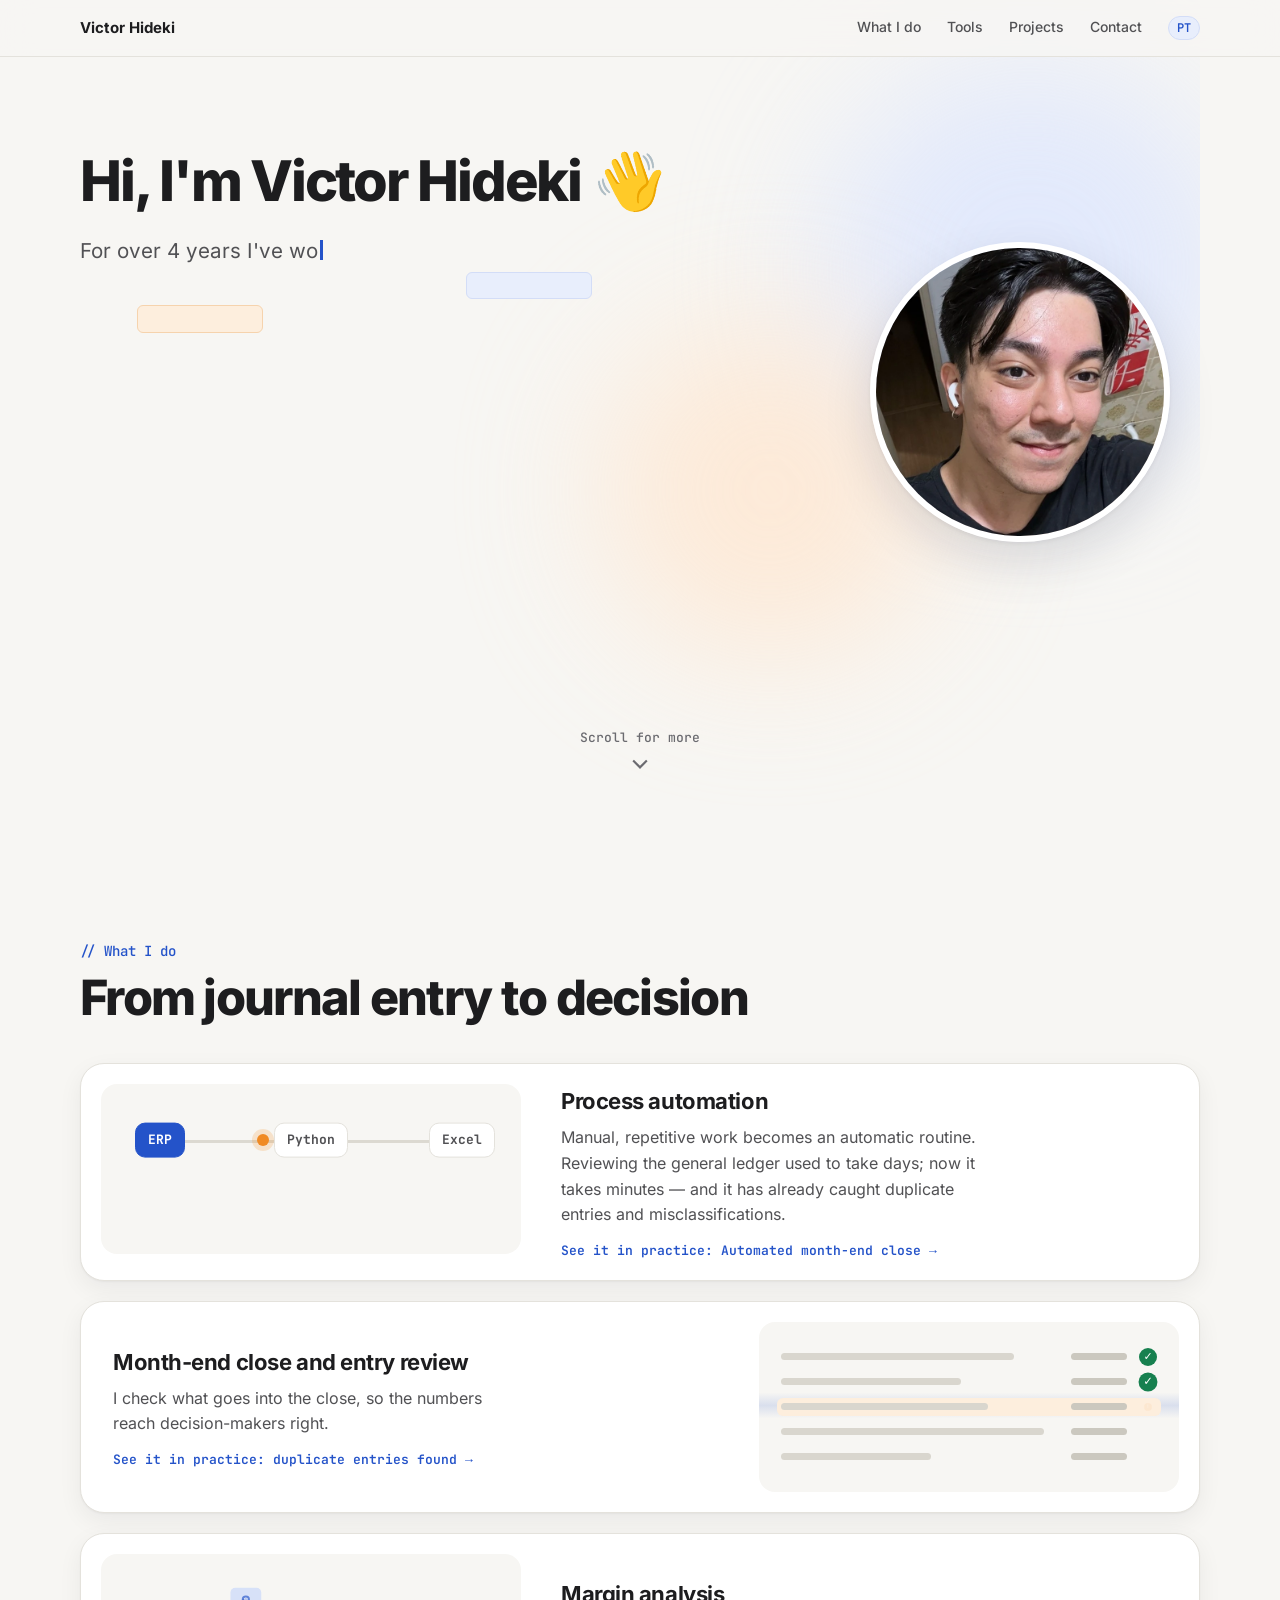
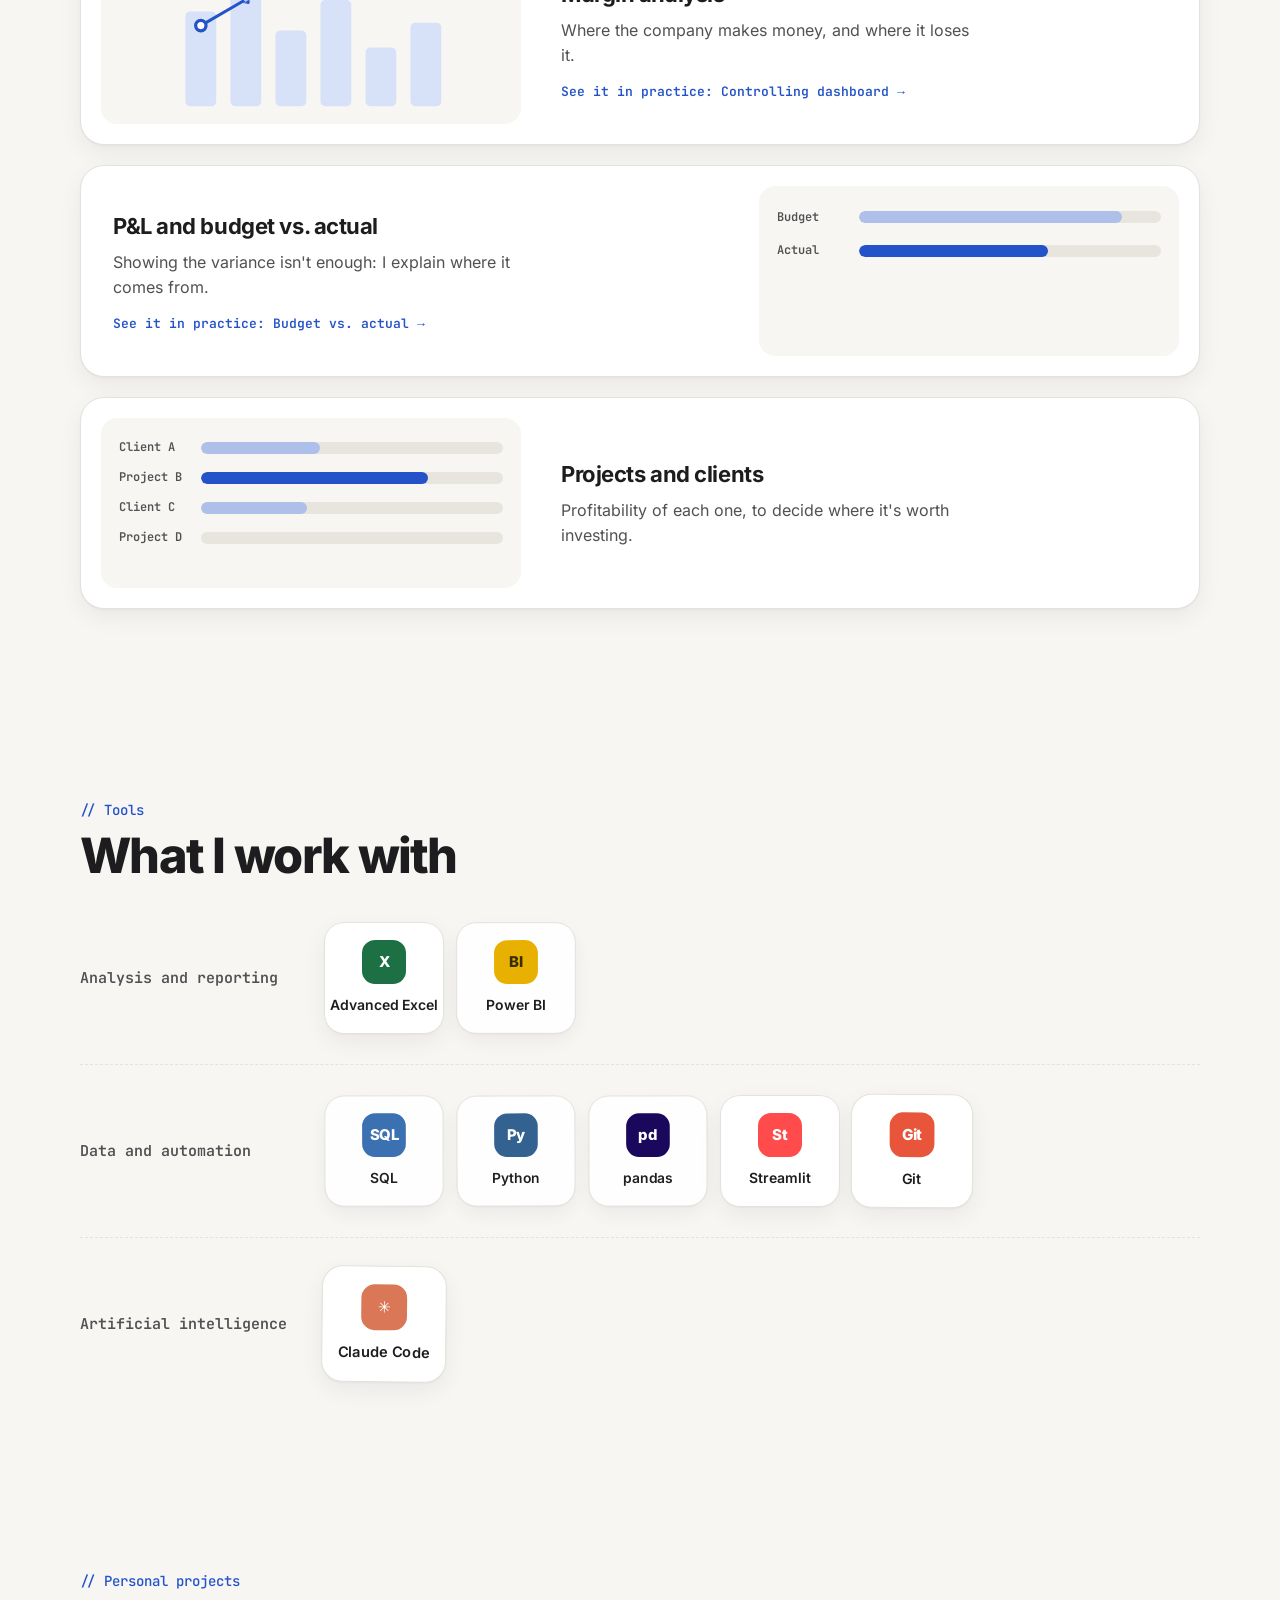
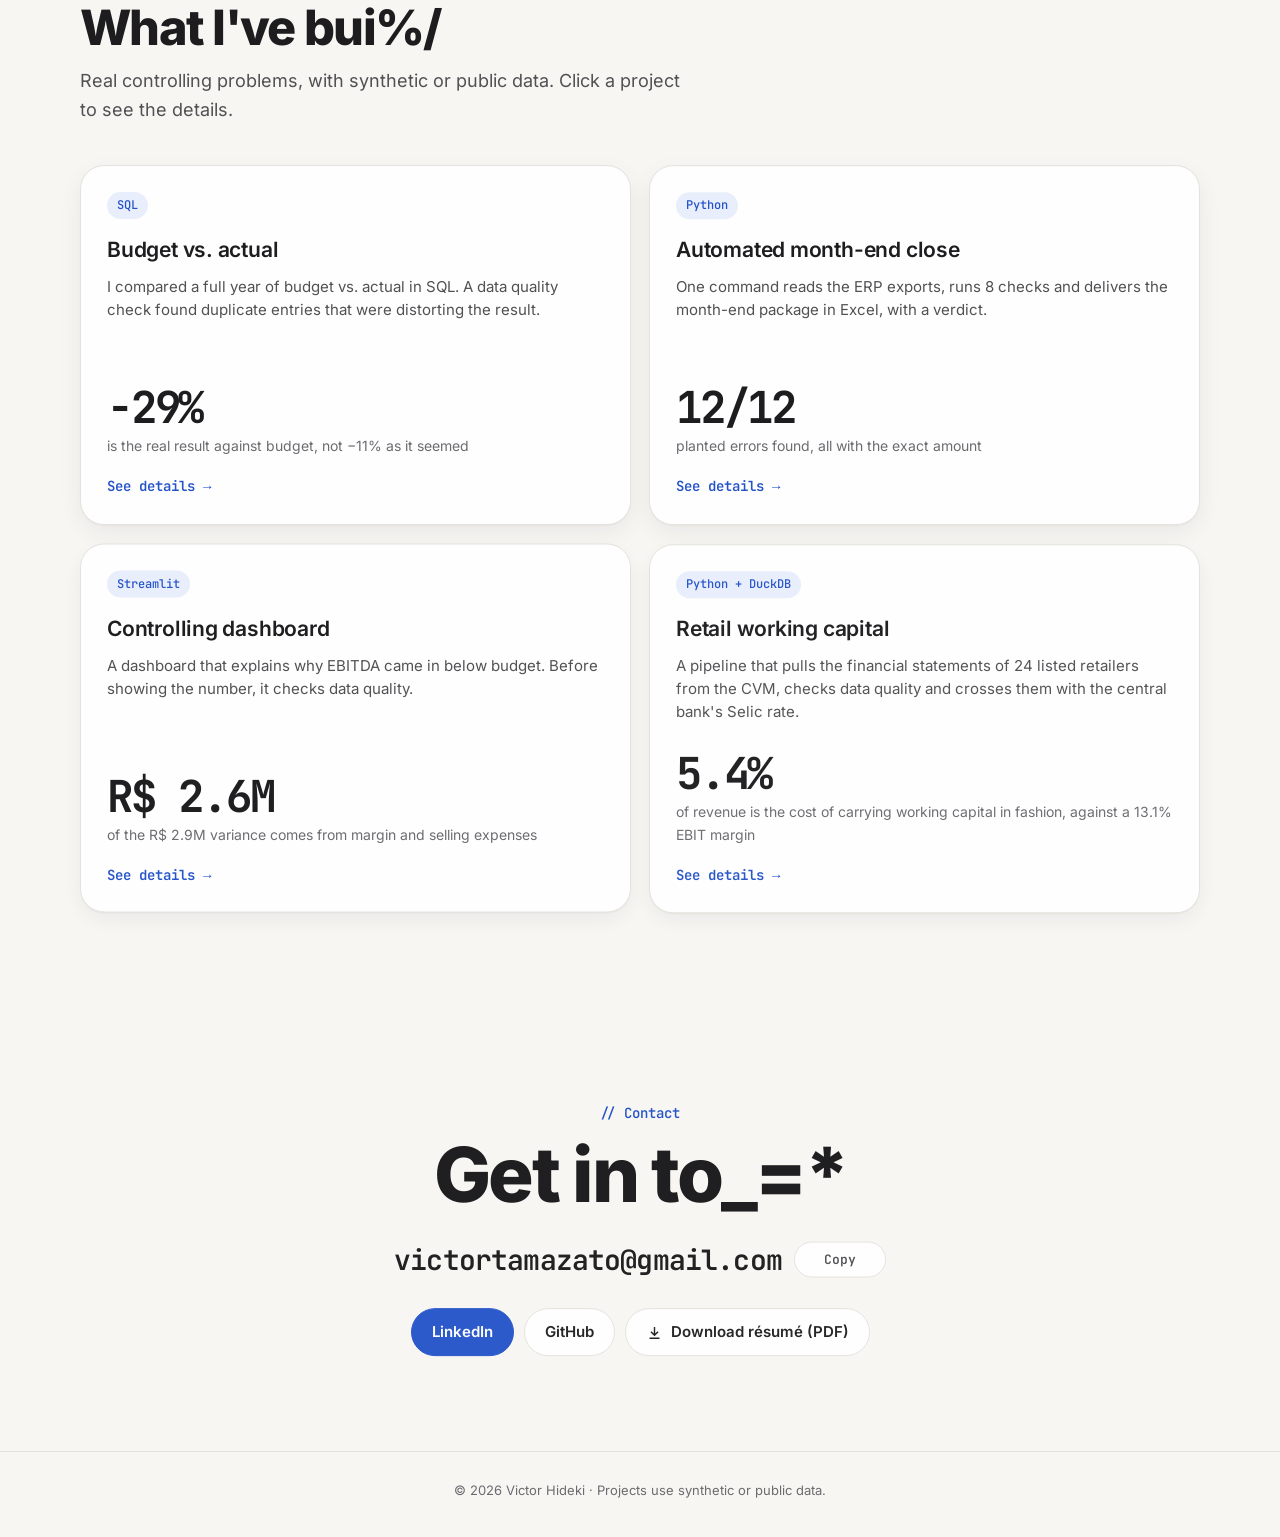
==== commit 8edd82a2: "Adiciona projeto de benchmark do varejo" ====
--- a/en/index.html
+++ b/en/index.html
@@ -84,7 +84,7 @@
         <span class="legenda">years in financial controlling</span>
       </li>
       <li class="num-cartao">
-        <strong><span data-contar="3">3</span></strong>
+        <strong><span data-contar="4">4</span></strong>
         <span class="legenda">projects published on GitHub</span>
       </li>
       <li class="num-cartao">
@@ -220,7 +220,7 @@
     <div class="secao-cabeca">
       <p class="rotulo">// Personal projects</p>
       <h2 class="embaralha">What I've built</h2>
-      <p class="sub">Real controlling problems, with synthetic data. Click a project to see the details.</p>
+      <p class="sub">Real controlling problems, with synthetic or public data. Click a project to see the details.</p>
     </div>
 
     <div class="cartoes">
@@ -278,6 +278,25 @@
           <a class="link" href="https://github.com/Hidekiiiiii/painel-controladoria-streamlit" target="_blank" rel="noopener">See on GitHub (in Portuguese) →</a>
         </div>
       </article>
+
+      <article class="cartao" id="projeto-benchmark" tabindex="0" role="button" aria-haspopup="dialog">
+        <span class="tag">Python + DuckDB</span>
+        <span class="titulo">Retail working capital</span>
+        <span class="desc">A pipeline that pulls the financial statements of 24 listed retailers from the CVM, checks data quality and crosses them with the central bank's Selic rate.</span>
+        <span class="numero"><span data-contar="5.5" data-casas="1" data-sep=".">5.5</span>%</span>
+        <span class="resumo">of revenue is the cost of carrying working capital in fashion, against a 13.1% EBIT margin</span>
+        <span class="abrir">See details →</span>
+        <div class="detalhe">
+          <img src="../img/benchmark-custo-giro.jpg" width="800" height="416" alt="Chart by segment (in Portuguese): EBIT margin against the cost of working capital at the Selic rate, as % of revenue, 2025">
+          <dl>
+            <dt>Problem</dt><dd>How much of operating profit does working capital eat up when interest rates rise?</dd>
+            <dt>What I did</dt><dd>ETL on public data: 1.9 million rows from the CVM (2015–2025) and central bank series, transformed in SQL with DuckDB, with quality rules and 10 tests.</dd>
+            <dt>Result</dt><dd>With low rates, the median cash conversion cycle rose from 49 to 70 days; with high rates, it fell back to 45. In fashion, carrying working capital costs 5.5% of revenue.</dd>
+            <dt>Tools</dt><dd>Python · DuckDB · SQL · matplotlib</dd>
+          </dl>
+          <a class="link" href="https://github.com/Hidekiiiiii/benchmark-varejo-cvm" target="_blank" rel="noopener">See on GitHub (in Portuguese) →</a>
+        </div>
+      </article>
     </div>
   </section>
 
@@ -302,7 +321,7 @@
 
 </main>
 
-<footer class="rodape">© 2026 Victor Hideki · Projects use synthetic data.</footer>
+<footer class="rodape">© 2026 Victor Hideki · Projects use synthetic or public data.</footer>
 
 <dialog class="modal" aria-label="Project details"></dialog>
 
--- a/style.css
+++ b/style.css
@@ -337,7 +337,7 @@
 }
 
 /* ---------- Projetos ---------- */
-.cartoes { display: grid; grid-template-columns: repeat(3, 1fr); gap: 18px; }
+.cartoes { display: grid; grid-template-columns: repeat(2, 1fr); gap: 18px; }
 .cartao {
   display: flex; flex-direction: column; align-items: flex-start;
   text-align: left;
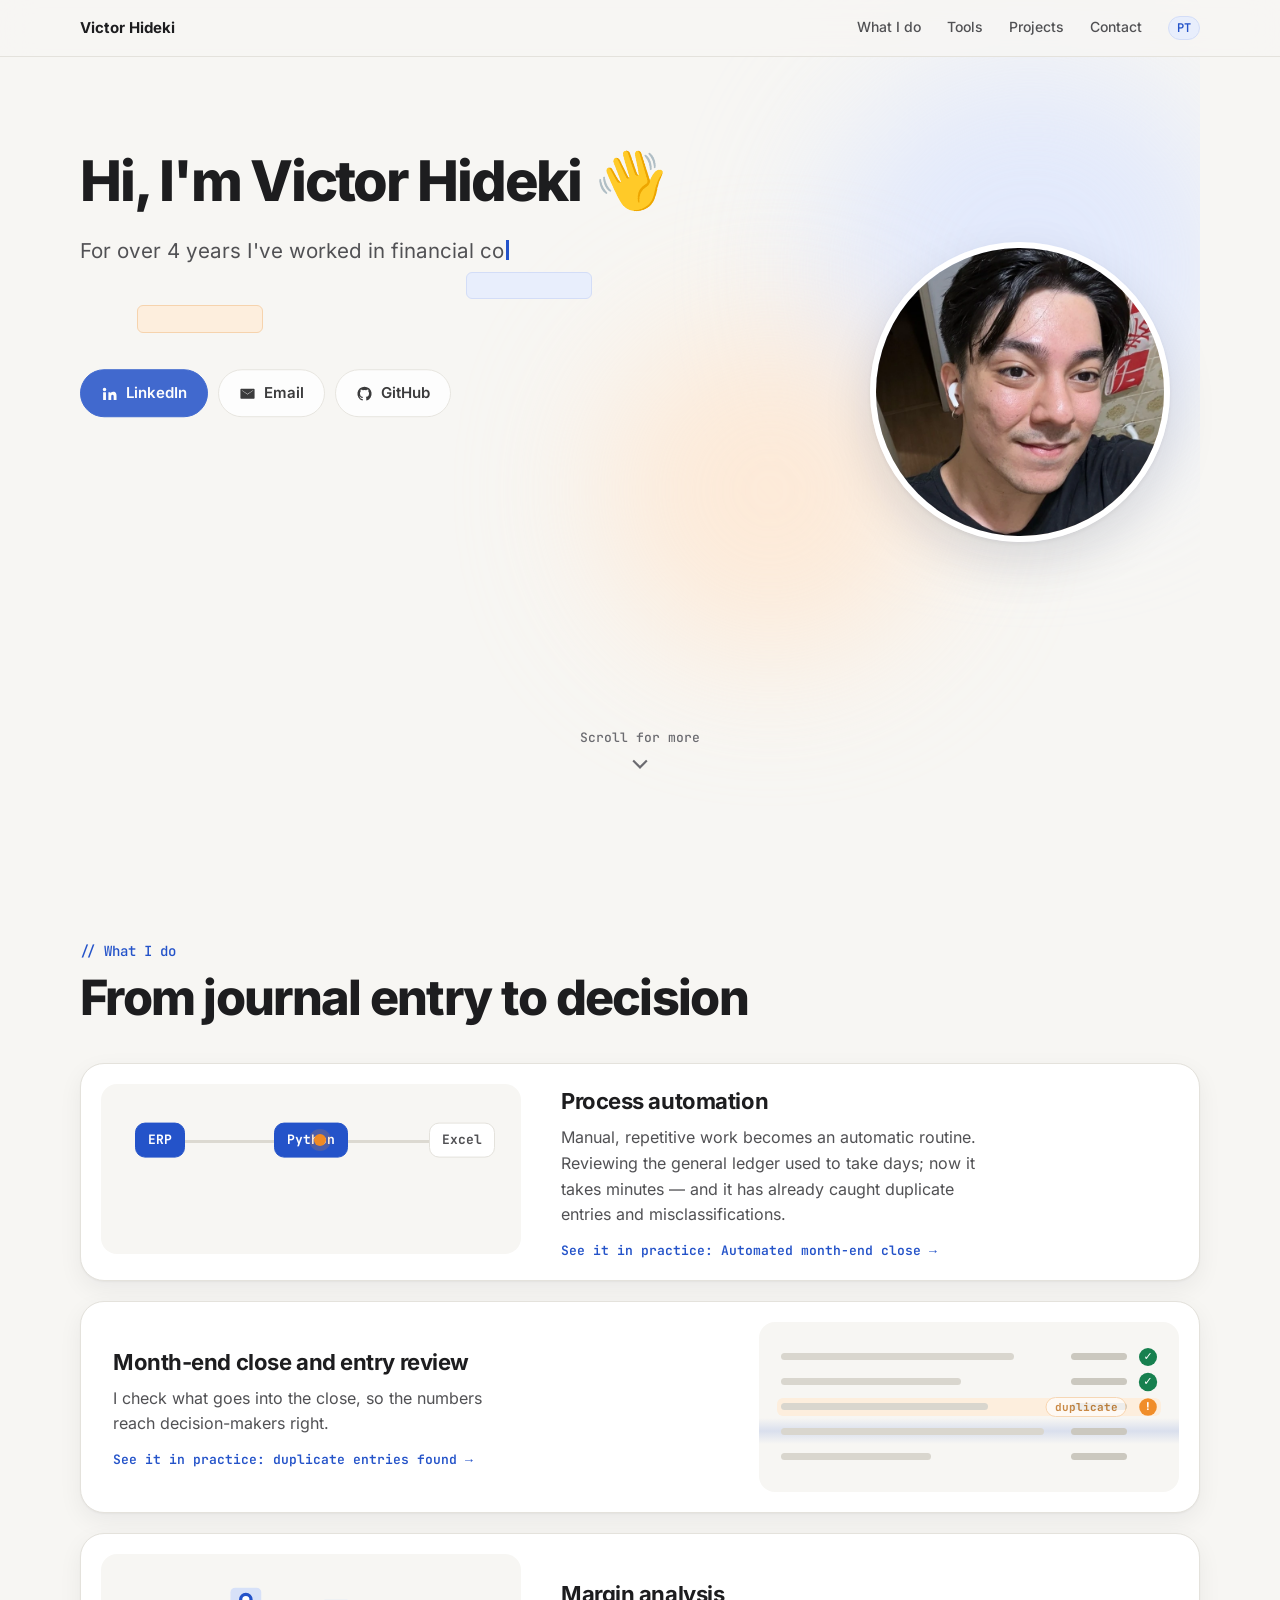
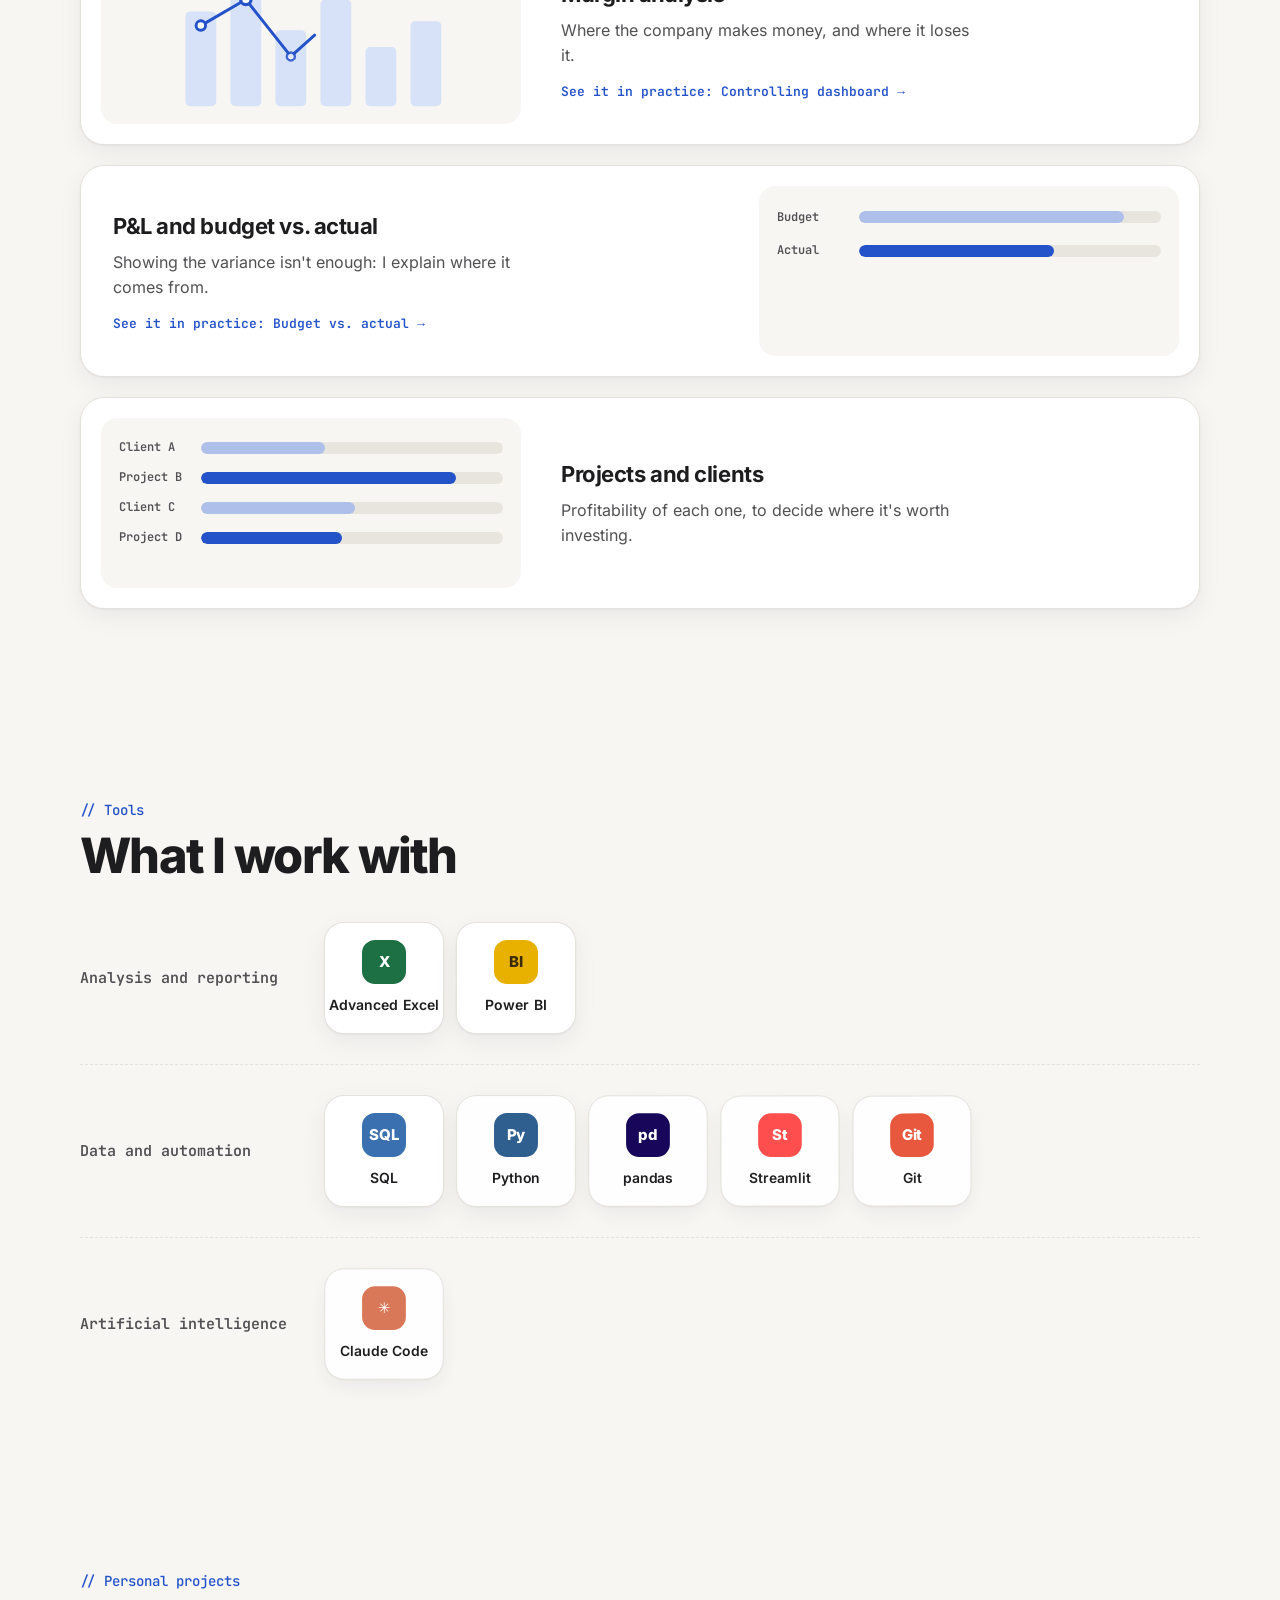
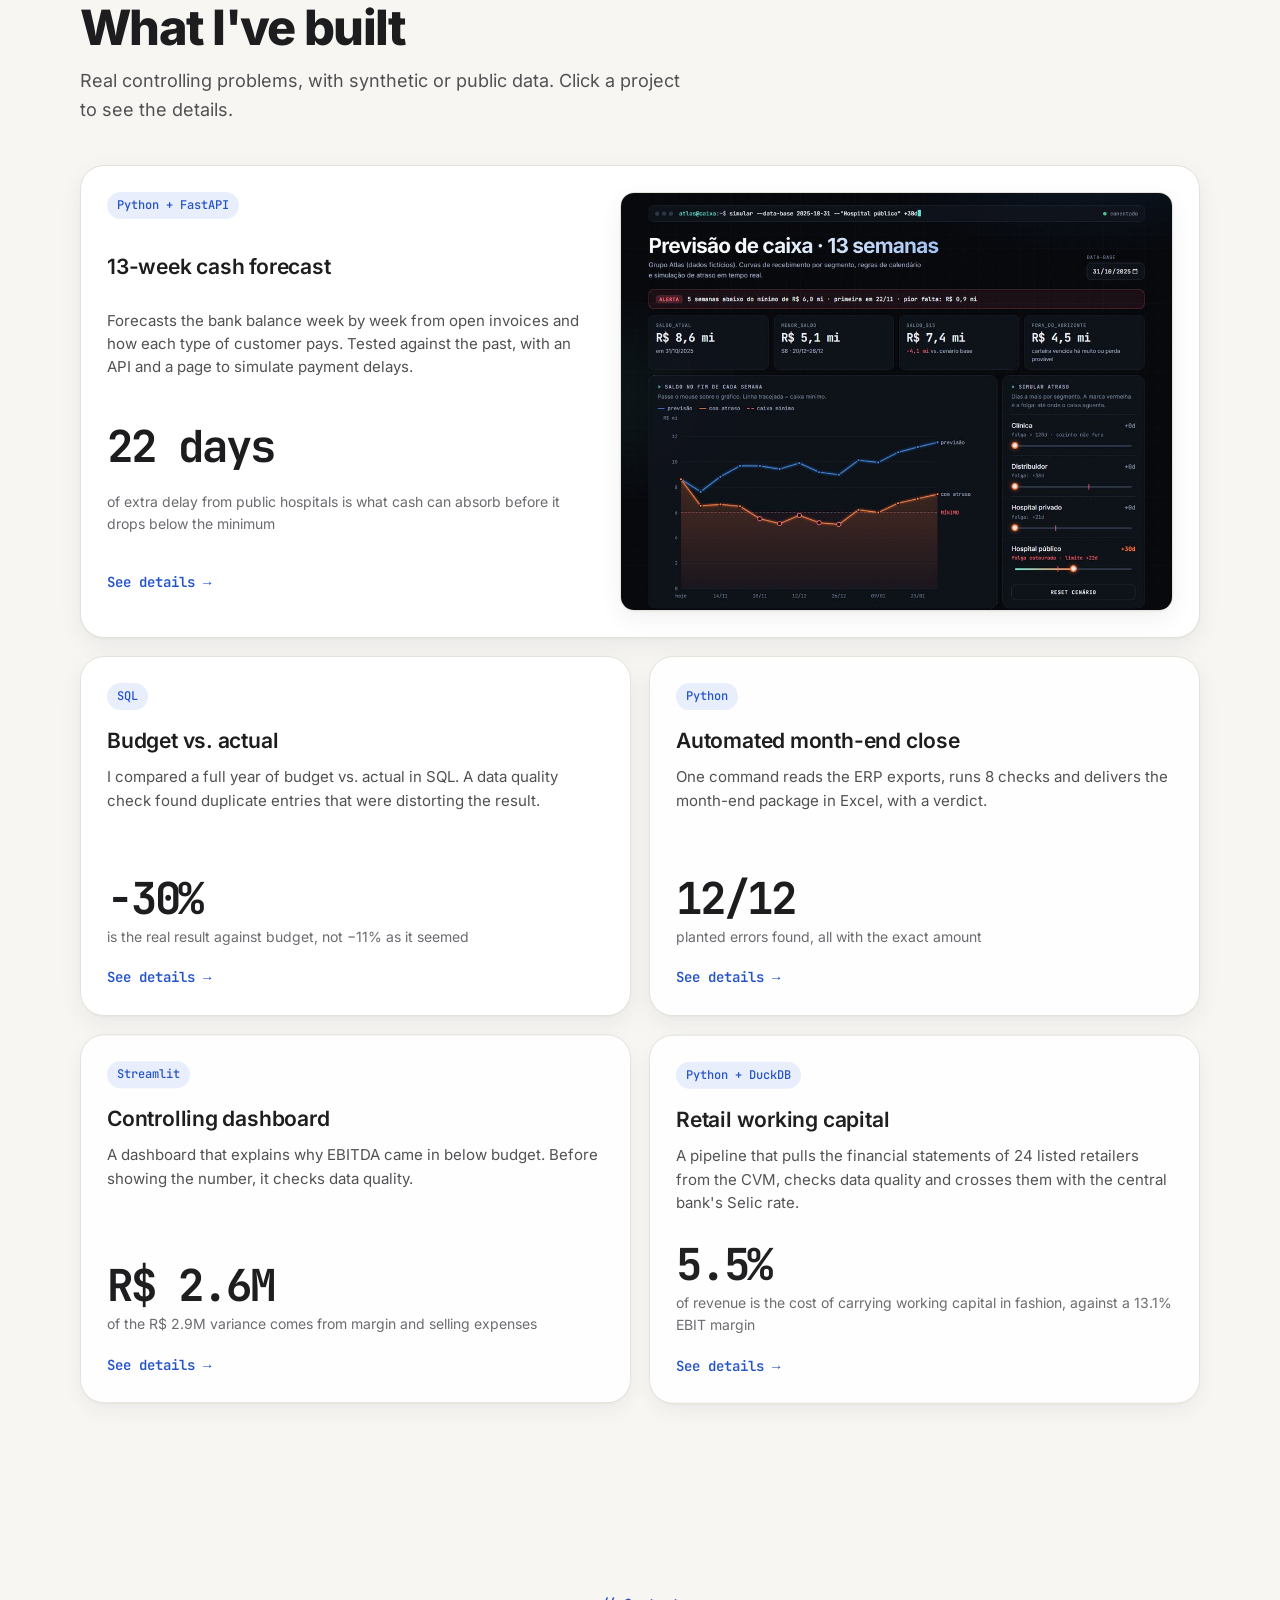
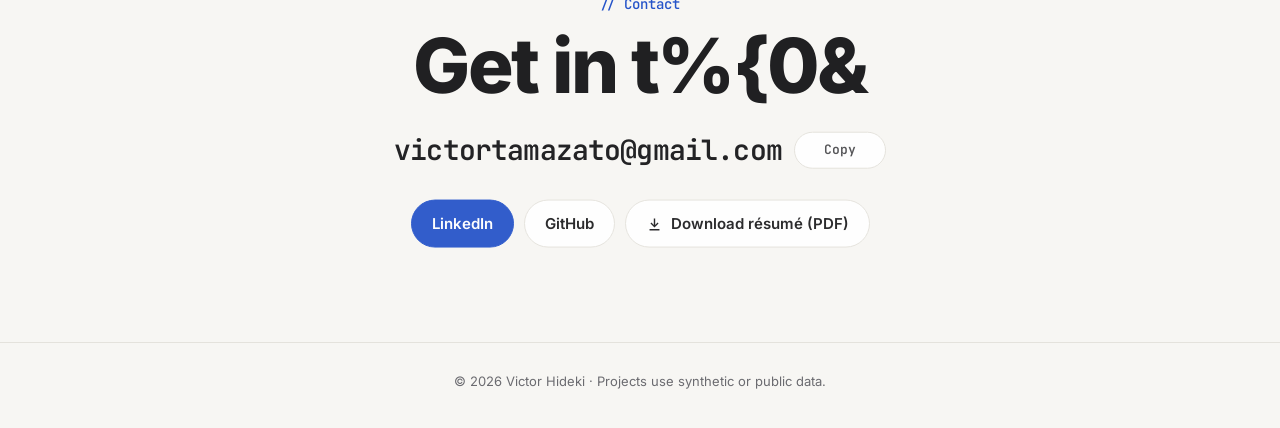
==== commit 18514784: "Adiciona projeto de previsão de caixa" ====
--- a/en/index.html
+++ b/en/index.html
@@ -84,7 +84,7 @@
         <span class="legenda">years in financial controlling</span>
       </li>
       <li class="num-cartao">
-        <strong><span data-contar="4">4</span></strong>
+        <strong><span data-contar="5">5</span></strong>
         <span class="legenda">projects published on GitHub</span>
       </li>
       <li class="num-cartao">
@@ -224,6 +224,26 @@
     </div>
 
     <div class="cartoes">
+      <article class="cartao destaque" id="projeto-caixa" tabindex="0" role="button" aria-haspopup="dialog">
+        <span class="tag">Python + FastAPI</span>
+        <span class="titulo">13-week cash forecast</span>
+        <span class="desc">Forecasts the bank balance week by week from open invoices and how each type of customer pays. Tested against the past, with an API and a page to simulate payment delays.</span>
+        <span class="numero"><span data-contar="22">22</span> days</span>
+        <span class="resumo">of extra delay from public hospitals is what cash can absorb before it drops below the minimum</span>
+        <span class="abrir">See details →</span>
+        <img class="capa" src="../img/previsao-caixa.jpg" width="960" height="726" alt="" loading="lazy">
+        <div class="detalhe">
+          <img src="../img/previsao-caixa.jpg" width="960" height="726" alt="Forecast page (in Portuguese): alert of 5 weeks below the minimum when public hospitals pay 30 days later">
+          <dl>
+            <dt>Problem</dt><dd>Know weeks in advance whether cash will drop below the minimum, and why.</dd>
+            <dt>What I did</dt><dd>Collection curves by segment (Kaplan-Meier, which accounts for invoices still open), calendar rules for payroll, 13th salary and taxes, a backtest on 31 past dates and a FastAPI API with a scenario page.</dd>
+            <dt>Result</dt><dd>At week 13, the forecast balance was off by R$ 1.3M on average, against R$ 5.9M for the spreadsheet that assumes customers pay on the due date.</dd>
+            <dt>Tools</dt><dd>Python · pandas · FastAPI · JavaScript</dd>
+          </dl>
+          <a class="link" href="https://github.com/Hidekiiiiii/previsao-caixa-13-semanas" target="_blank" rel="noopener">See on GitHub (in Portuguese) →</a>
+        </div>
+      </article>
+
       <article class="cartao" id="projeto-sql" tabindex="0" role="button" aria-haspopup="dialog">
         <span class="tag">SQL</span>
         <span class="titulo">Budget vs. actual</span>
--- a/style.css
+++ b/style.css
@@ -363,6 +363,13 @@
 .resumo { font-size: 15px; color: var(--texto-2); }
 .abrir { margin-top: 18px; font-size: 14px; font-weight: 600; color: var(--acento); transition: letter-spacing .25s; }
 .cartao .detalhe { display: none; }
+/* Card de destaque: ocupa a linha toda, com a captura ao lado do texto */
+.cartao.destaque { grid-column: 1 / -1; display: grid; grid-template-columns: minmax(0, 1fr) minmax(0, 1.15fr); column-gap: 32px; align-items: start; min-height: 0; }
+.destaque > :not(.capa) { grid-column: 1; justify-self: start; }
+.destaque .capa { grid-column: 2; grid-row: 1 / span 6; align-self: center; width: 100%; height: auto; border-radius: 14px; border: 1px solid var(--linha); box-shadow: var(--sombra); }
+.destaque .numero { margin-top: 0; }
+.modal .cartao.destaque { display: flex; }
+.modal .capa { display: none; }
 
 /* Modal (createLayout) */
 .modal {
@@ -471,6 +478,8 @@
   .grupo { grid-template-columns: 1fr; gap: 12px; }
   .ferr li { width: calc(33.33% - 8px); height: 100px; font-size: 13px; }
   .cartoes { grid-template-columns: 1fr; }
+  .cartao.destaque { grid-template-columns: 1fr; }
+  .destaque .capa { grid-column: 1; grid-row: auto; margin-top: 18px; }
   .cartao { min-height: 0; }
   .detalhe dl { grid-template-columns: 1fr; gap: 2px; }
   .detalhe dd { margin-bottom: 12px; }
